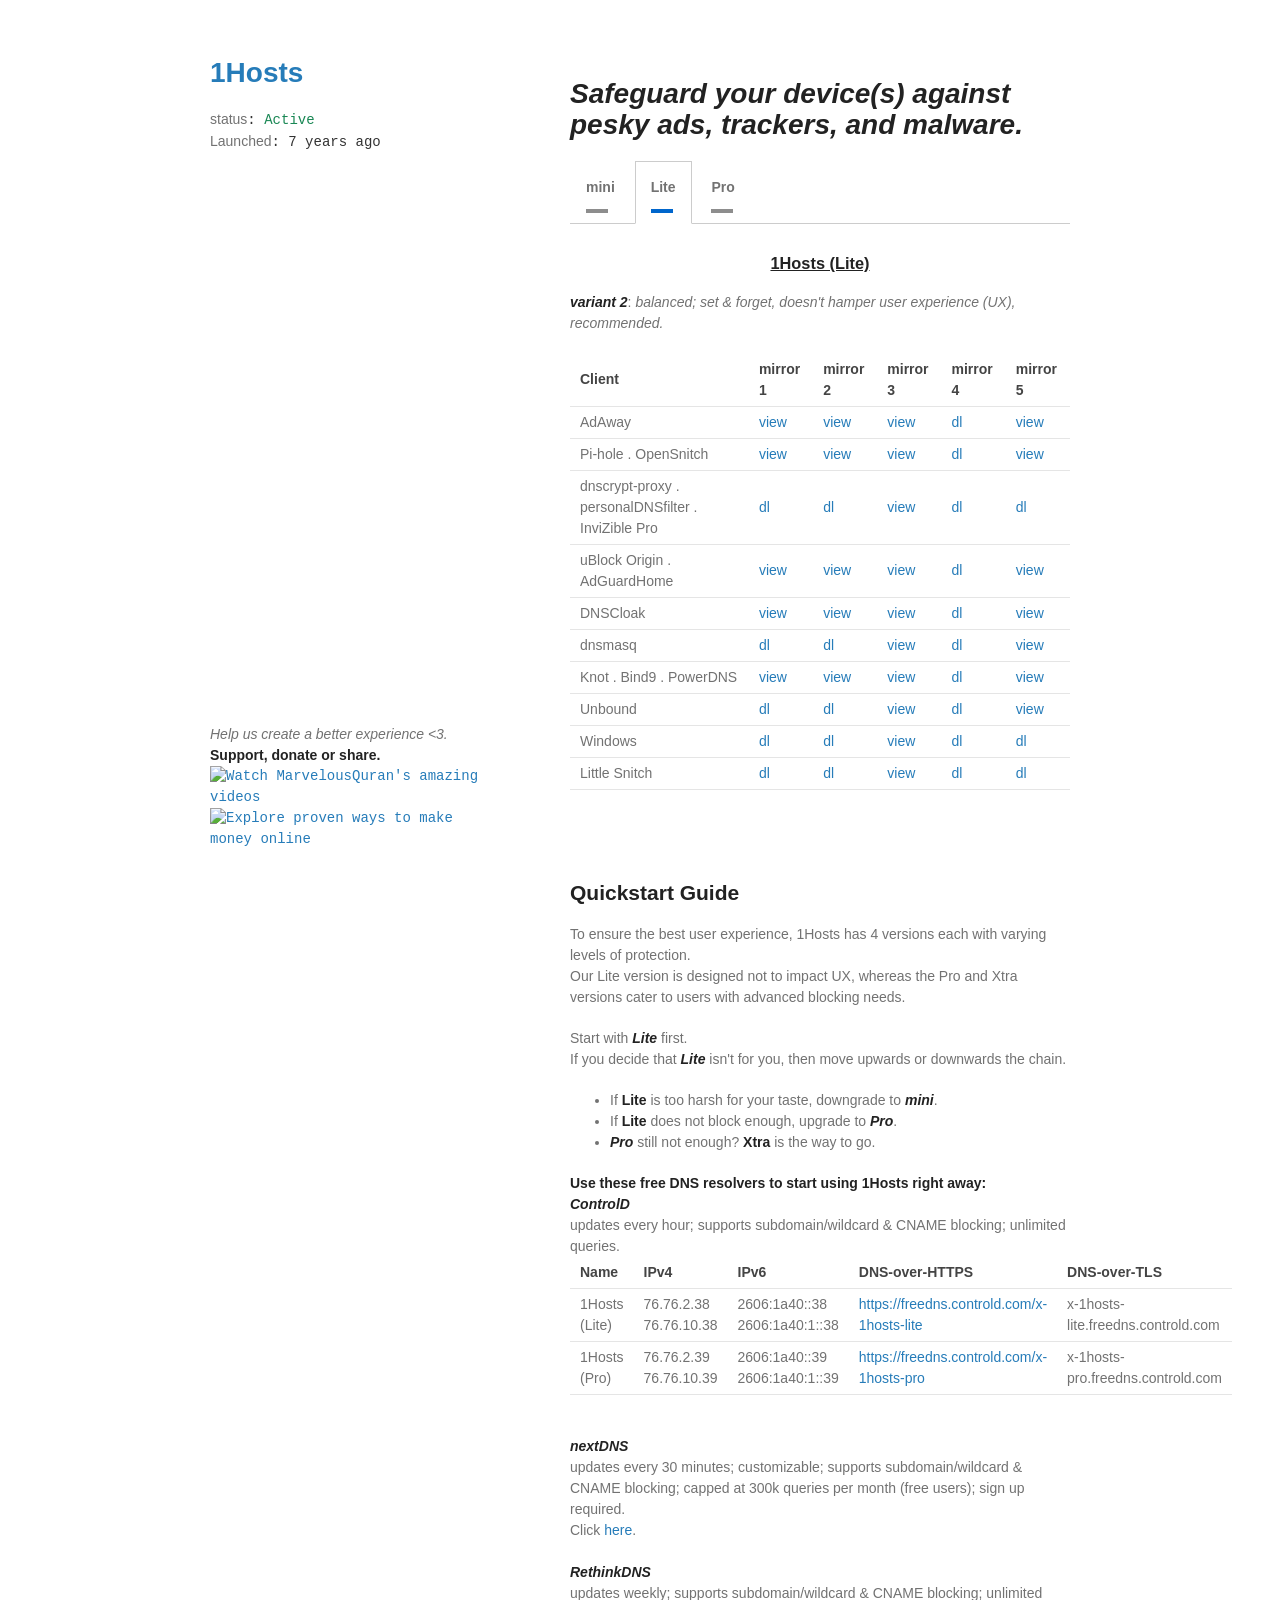
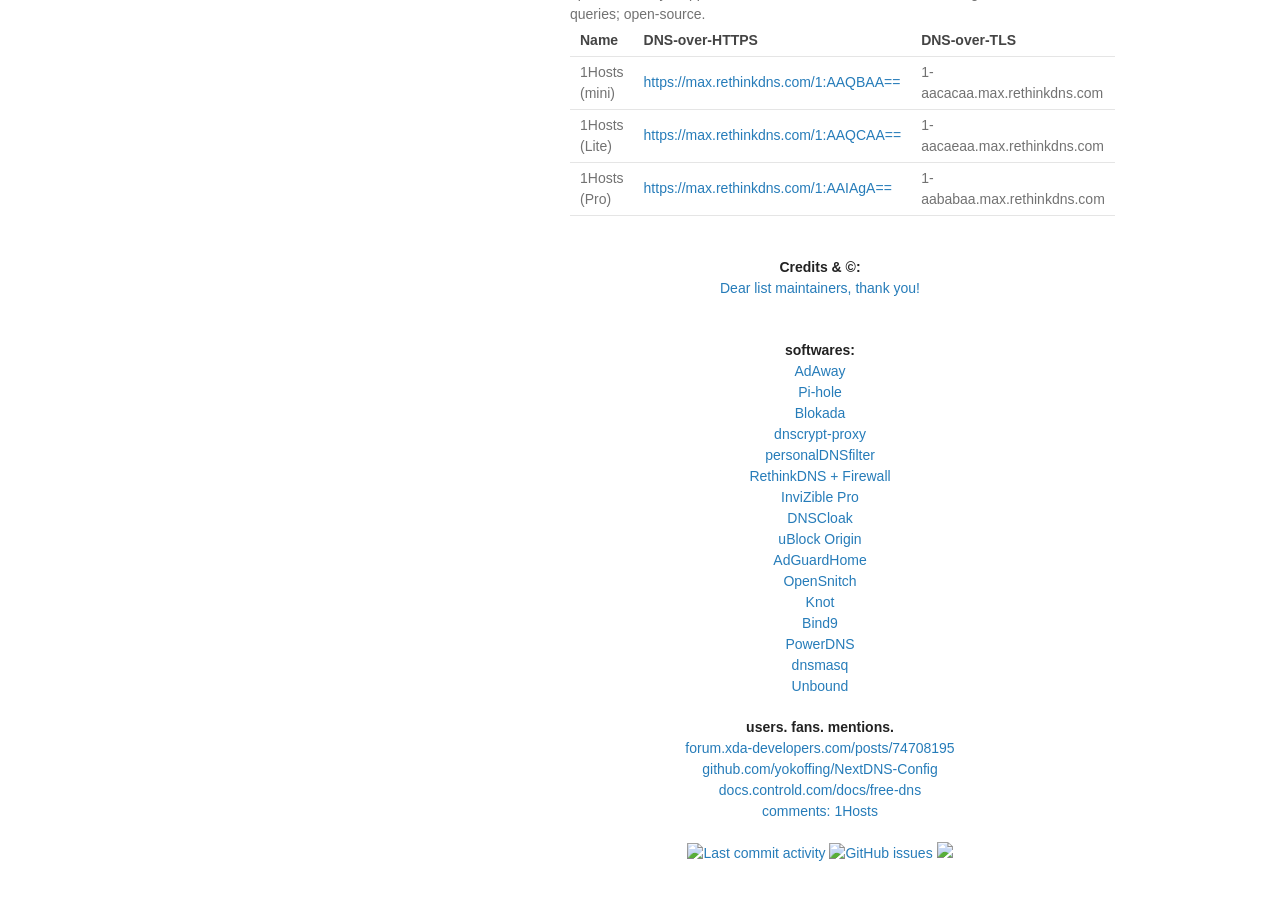
==== index.html @ d48718aa "Update index.html" ====
<!DOCTYPE html>
<html lang="en-US">
   <head>
      <meta charset="UTF-8">
      <meta http-equiv="X-UA-Compatible" content="IE=edge">
      <meta name="viewport" content="width=device-width, initial-scale=1">
      <title>1Hosts — World's most advanced DNS filter-/blocklists!</title>
      <link rel="stylesheet" href="./-data/static/style.css">
      <!--[if lt IE 9]>
      <script src="//cdnjs.cloudflare.com/ajax/libs/html5shiv/3.7.3/html5shiv.min.js"></script>
      <![endif]-->
   </head>
   <body>
      <div class="wrapper">
      <header>
         <h1><a href="https://github.com/badmojr/1Hosts/">1Hosts</a></h1>
         <p>
         <div>status<code>: <span id="doTest">Checking</span></code></div>
         <div>Launched<code>: 7 years ago</code></div>
         </p>
      </header>
      <section>
         <br>
         <h1 id="start"><strong><em>Safeguard your device(s) against pesky ads, trackers, and malware.</em></strong><br></h1>

         <div class="tabset">
            <input type="radio" name="tabset" id="tab1" aria-controls="mini">
            <label for="tab1">mini</label>
            <input type="radio" name="tabset" id="tab2" aria-controls="lite" checked>
            <label for="tab2">Lite</label>
            <input type="radio" name="tabset" id="tab3" aria-controls="pro">
            <label for="tab3">Pro</label>
            <div class="tab-panels">
               <section id="mini" class="tab-panel">
                  <h3 align="center"><id="mini"><strong><ins>1Hosts (mini)</ins></strong></h3>
                     <strong><i>variant 1</i></strong>: <i>lenient; unblocks a number of ads & trackers for in-app rewards, anti-AdBlock, etc.</i>
                  <p>
                  <table align="center">
                     </p>
                     <p>
                        <thead>
                     </p>
                     <p><tr></p>
                     <p><th>Client</th></p>
                     <p><th>mirror 1</th></p>
                     <p><th>mirror 2</th></p>
                     <p><th>mirror 3</th></p>
                     <p><th>mirror 4</th></p>
                     <p><th>mirror 5</th>
                     </tr>
                     </thead></p>
                     <p>
                        <tbody>
                     </p>
                     <p><tr></p>
                     <p><td>AdAway</td></p>
                     <p><td><a href="https://o0.pages.dev/mini/hosts.txt">view</a></td></p>
                     <p><td><a href="https://badmojr.github.io/1Hosts/mini/hosts.txt">view</a></td></p>
                     <p><td><a href="https://raw.githubusercontent.com/badmojr/1Hosts/master/mini/hosts.txt">view</a></td></p>
                     <p><td><a href="https://github.com/badmojr/1Hosts/releases/download/latest/1hosts-mini_hosts.txt">dl</a></td></p>
                     <p><td><a href="https://cdn.jsdelivr.net/gh/badmojr/1Hosts@master/mini/hosts.txt">view</a></td>
                     </tr></p>
                     <p><tr></p>
                     <p><td>Pi-hole . OpenSnitch</td></p>
                     <p><td><a href="https://o0.pages.dev/mini/domains.txt">view</a></td></p>
                     <p><td><a href="https://badmojr.github.io/1Hosts/mini/domains.txt">view</a></td></p>
                     <p><td><a href="https://raw.githubusercontent.com/badmojr/1Hosts/master/mini/domains.txt">view</a></td></p>
                     <p><td><a href="https://github.com/badmojr/1Hosts/releases/download/latest/1hosts-mini_domains.txt">dl</a></td></p>
                     <p><td><a href="https://cdn.jsdelivr.net/gh/badmojr/1Hosts@master/mini/domains.txt">view</a></td>
                     </tr></p>
                     <p><tr></p>
                     <p><td>dnscrypt-proxy . personalDNSfilter . InviZible Pro</td></p>
                     <p><td><a href="https://o0.pages.dev/mini/domains.wildcards">dl</a></td></p>
                     <p><td><a href="https://badmojr.github.io/1Hosts/mini/domains.wildcards">dl</a></td></p>
                     <p><td><a href="https://raw.githubusercontent.com/badmojr/1Hosts/master/mini/domains.wildcards">view</a></td></p>
                     <p><td><a href="https://github.com/badmojr/1Hosts/releases/download/latest/1hosts-mini_domains.wildcards">dl</a></td></p>
                     <p><td><a href="https://cdn.jsdelivr.net/gh/badmojr/1Hosts@master/mini/domains.wildcards">dl</a></td>
                     </tr></p>
                     <p><tr></p>
                     <p><td>uBlock Origin . AdGuardHome</td></p>
                     <p><td><a href="https://o0.pages.dev/mini/adblock.txt">view</a></td></p>
                     <p><td><a href="https://badmojr.github.io/1Hosts/mini/adblock.txt">view</a></td></p>
                     <p><td><a href="https://raw.githubusercontent.com/badmojr/1Hosts/master/mini/adblock.txt">view</a></td></p>
                     <p><td><a href="https://github.com/badmojr/1Hosts/releases/download/latest/1hosts-mini_adblock.txt">dl</a></td></p>
                     <p><td><a href="https://cdn.jsdelivr.net/gh/badmojr/1Hosts@master/mini/adblock.txt">view</a></td>
                     </tr></p>
                     <p><tr></p>
                     <p><td>DNSCloak</td></p>
                     <p><td><a href="https://o0.pages.dev/mini/wildcards.txt">view</a></td></p>
                     <p><td><a href="https://badmojr.github.io/1Hosts/mini/wildcards.txt">view</a></td></p>
                     <p><td><a href="https://raw.githubusercontent.com/badmojr/1Hosts/master/mini/wildcards.txt">view</a></td></p>
                     <p><td><a href="https://github.com/badmojr/1Hosts/releases/download/latest/1hosts-mini_wildcards.txt">dl</a></td></p>
                     <p><td><a href="https://cdn.jsdelivr.net/gh/badmojr/1Hosts@master/mini/wildcards.txt">view</a></td>
                     </tr></p>
                     <p><tr></p>
                     <p><td>dnsmasq</td></p>
                     <p><td><a href="https://o0.pages.dev/mini/dnsmasq.conf">dl</a></td></p>
                     <p><td><a href="https://badmojr.github.io/1Hosts/mini/dnsmasq.conf">dl</a></td></p>
                     <p><td><a href="https://raw.githubusercontent.com/badmojr/1Hosts/master/mini/dnsmasq.conf">view</a></td></p>
                     <p><td><a href="https://github.com/badmojr/1Hosts/releases/download/latest/1hosts-mini_dnsmasq.conf">dl</a></td></p>
                     <p><td><a href="https://cdn.jsdelivr.net/gh/badmojr/1Hosts@master/mini/dnsmasq.conf">view</a></td>
                     </tr></p>
                     <p><tr></p>
                     <p><td>Knot . Bind9 . PowerDNS</td></p>
                     <p><td><a href="https://o0.pages.dev/mini/rpz.txt">view</a></td></p>
                     <p><td><a href="https://badmojr.github.io/1Hosts/mini/rpz.txt">view</a></td></p>
                     <p><td><a href="https://raw.githubusercontent.com/badmojr/1Hosts/master/mini/rpz.txt">view</a></td></p>
                     <p><td><a href="https://github.com/badmojr/1Hosts/releases/download/latest/1hosts-mini_rpz.txt">dl</a></td></p>
                     <p><td><a href="https://cdn.jsdelivr.net/gh/badmojr/1Hosts@master/mini/rpz.txt">view</a></td>
                     </tr></p>
                     <p><tr></p>
                     <p><td>Unbound</td></p>
                     <p><td><a href="https://o0.pages.dev/mini/unbound.conf">dl</a></td></p>
                     <p><td><a href="https://badmojr.github.io/1Hosts/mini/unbound.conf">dl</a></td></p>
                     <p><td><a href="https://raw.githubusercontent.com/badmojr/1Hosts/master/mini/unbound.conf">view</a></td></p>
                     <p><td><a href="https://github.com/badmojr/1Hosts/releases/download/latest/1hosts-mini_unbound.conf">dl</a></td></p>
                     <p><td><a href="https://cdn.jsdelivr.net/gh/badmojr/1Hosts@master/mini/unbound.conf">view</a></td>
                     </tr></p>
                     <p><tr></p>
                     <p><td>Windows</td></p>
                     <p><td><a href="https://o0.pages.dev/mini/hosts.win">dl</a></td></p>
                     <p><td><a href="https://badmojr.github.io/1Hosts/mini/hosts.win">dl</a></td></p>
                     <p><td><a href="https://raw.githubusercontent.com/badmojr/1Hosts/master/mini/hosts.win">view</a></td></p>
                     <p><td><a href="https://github.com/badmojr/1Hosts/releases/download/latest/1hosts-mini_hosts.win">dl</a></td></p>
                     <p><td><a href="https://cdn.jsdelivr.net/gh/badmojr/1Hosts@master/mini/hosts.win">dl</a></td>
                     </tr></p>
                     <p><tr></p>
                     <p><td>Little Snitch</td></p>
                     <p><td><a href="https://o0.pages.dev/mini/snitch.rules">dl</a></td></p>
                     <p><td><a href="https://badmojr.github.io/1Hosts/mini/snitch.rules">dl</a></td></p>
                     <p><td><a href="https://raw.githubusercontent.com/badmojr/1Hosts/master/mini/snitch.rules">view</a></td></p>
                     <p><td><a href="https://github.com/badmojr/1Hosts/releases/download/latest/1hosts-mini_snitch.rules">dl</a></td></p>
                     <p><td><a href="https://cdn.jsdelivr.net/gh/badmojr/1Hosts@master/mini/snitch.rules">dl</a></td>
                     </tr>
                     </tbody>
                  </table>
                  <br></p>   
               </section>
               <section id="lite" class="tab-panel">
                  <h3 align="center"><id="Lite"><strong><ins>1Hosts (Lite)</ins></strong></h3>
                     <strong><i>variant 2</i></strong>: <i>balanced; set & forget, doesn't hamper user experience (UX), recommended.</i>
                  <p>
                  <table align="center">
                     </p>
                     <p>
                        <thead>
                     </p>
                     <p><tr></p>
                     <p><th>Client</th></p>
                     <p><th>mirror 1</th></p>
                     <p><th>mirror 2</th></p>
                     <p><th>mirror 3</th></p>
                     <p><th>mirror 4</th></p>
                     <p><th>mirror 5</th>
                     </tr>
                     </thead></p>
                     <p>
                        <tbody>
                     </p>
                     <p><tr></p>
                     <p><td>AdAway</td></p>
                     <p><td><a href="https://o0.pages.dev/Lite/hosts.txt">view</a></td></p>
                     <p><td><a href="https://badmojr.github.io/1Hosts/Lite/hosts.txt">view</a></td></p>
                     <p><td><a href="https://raw.githubusercontent.com/badmojr/1Hosts/master/Lite/hosts.txt">view</a></td></p>
                     <p><td><a href="https://github.com/badmojr/1Hosts/releases/download/latest/1hosts-Lite_hosts.txt">dl</a></td></p>
                     <p><td><a href="https://cdn.jsdelivr.net/gh/badmojr/1Hosts@master/Lite/hosts.txt">view</a></td>
                     </tr></p>
                     <p><tr></p>
                     <p><td>Pi-hole . OpenSnitch</td></p>
                     <p><td><a href="https://o0.pages.dev/Lite/domains.txt">view</a></td></p>
                     <p><td><a href="https://badmojr.github.io/1Hosts/Lite/domains.txt">view</a></td></p>
                     <p><td><a href="https://raw.githubusercontent.com/badmojr/1Hosts/master/Lite/domains.txt">view</a></td></p>
                     <p><td><a href="https://github.com/badmojr/1Hosts/releases/download/latest/1hosts-Lite_domains.txt">dl</a></td></p>
                     <p><td><a href="https://cdn.jsdelivr.net/gh/badmojr/1Hosts@master/Lite/domains.txt">view</a></td>
                     </tr></p>
                     <p><tr></p>
                     <p><td>dnscrypt-proxy . personalDNSfilter . InviZible Pro</td></p>
                     <p><td><a href="https://o0.pages.dev/Lite/domains.wildcards">dl</a></td></p>
                     <p><td><a href="https://badmojr.github.io/1Hosts/Lite/domains.wildcards">dl</a></td></p>
                     <p><td><a href="https://raw.githubusercontent.com/badmojr/1Hosts/master/Lite/domains.wildcards">view</a></td></p>
                     <p><td><a href="https://github.com/badmojr/1Hosts/releases/download/latest/1hosts-Lite_domains.wildcards">dl</a></td></p>
                     <p><td><a href="https://cdn.jsdelivr.net/gh/badmojr/1Hosts@master/Lite/domains.wildcards">dl</a></td>
                     </tr></p>
                     <p><tr></p>
                     <p><td>uBlock Origin . AdGuardHome</td></p>
                     <p><td><a href="https://o0.pages.dev/Lite/adblock.txt">view</a></td></p>
                     <p><td><a href="https://badmojr.github.io/1Hosts/Lite/adblock.txt">view</a></td></p>
                     <p><td><a href="https://raw.githubusercontent.com/badmojr/1Hosts/master/Lite/adblock.txt">view</a></td></p>
                     <p><td><a href="https://github.com/badmojr/1Hosts/releases/download/latest/1hosts-Lite_adblock.txt">dl</a></td></p>
                     <p><td><a href="https://cdn.jsdelivr.net/gh/badmojr/1Hosts@master/Lite/adblock.txt">view</a></td>
                     </tr></p>
                     <p><tr></p>
                     <p><td>DNSCloak</td></p>
                     <p><td><a href="https://o0.pages.dev/Lite/wildcards.txt">view</a></td></p>
                     <p><td><a href="https://badmojr.github.io/1Hosts/Lite/wildcards.txt">view</a></td></p>
                     <p><td><a href="https://raw.githubusercontent.com/badmojr/1Hosts/master/Lite/wildcards.txt">view</a></td></p>
                     <p><td><a href="https://github.com/badmojr/1Hosts/releases/download/latest/1hosts-Lite_wildcards.txt">dl</a></td></p>
                     <p><td><a href="https://cdn.jsdelivr.net/gh/badmojr/1Hosts@master/Lite/wildcards.txt">view</a></td>
                     </tr></p>
                     <p><tr></p>
                     <p><td>dnsmasq</td></p>
                     <p><td><a href="https://o0.pages.dev/Lite/dnsmasq.conf">dl</a></td></p>
                     <p><td><a href="https://badmojr.github.io/1Hosts/Lite/dnsmasq.conf">dl</a></td></p>
                     <p><td><a href="https://raw.githubusercontent.com/badmojr/1Hosts/master/Lite/dnsmasq.conf">view</a></td></p>
                     <p><td><a href="https://github.com/badmojr/1Hosts/releases/download/latest/1hosts-Lite_dnsmasq.conf">dl</a></td></p>
                     <p><td><a href="https://cdn.jsdelivr.net/gh/badmojr/1Hosts@master/Lite/dnsmasq.conf">view</a></td>
                     </tr></p>
                     <p><tr></p>
                     <p><td>Knot . Bind9 . PowerDNS</td></p>
                     <p><td><a href="https://o0.pages.dev/Lite/rpz.txt">view</a></td></p>
                     <p><td><a href="https://badmojr.github.io/1Hosts/Lite/rpz.txt">view</a></td></p>
                     <p><td><a href="https://raw.githubusercontent.com/badmojr/1Hosts/master/Lite/rpz.txt">view</a></td></p>
                     <p><td><a href="https://github.com/badmojr/1Hosts/releases/download/latest/1hosts-Lite_rpz.txt">dl</a></td></p>
                     <p><td><a href="https://cdn.jsdelivr.net/gh/badmojr/1Hosts@master/Lite/rpz.txt">view</a></td>
                     </tr></p>
                     <p><tr></p>
                     <p><td>Unbound</td></p>
                     <p><td><a href="https://o0.pages.dev/Lite/unbound.conf">dl</a></td></p>
                     <p><td><a href="https://badmojr.github.io/1Hosts/Lite/unbound.conf">dl</a></td></p>
                     <p><td><a href="https://raw.githubusercontent.com/badmojr/1Hosts/master/Lite/unbound.conf">view</a></td></p>
                     <p><td><a href="https://github.com/badmojr/1Hosts/releases/download/latest/1hosts-Lite_unbound.conf">dl</a></td></p>
                     <p><td><a href="https://cdn.jsdelivr.net/gh/badmojr/1Hosts@master/Lite/unbound.conf">view</a></td>
                     </tr></p>
                     <p><tr></p>
                     <p><td>Windows</td></p>
                     <p><td><a href="https://o0.pages.dev/Lite/hosts.win">dl</a></td></p>
                     <p><td><a href="https://badmojr.github.io/1Hosts/Lite/hosts.win">dl</a></td></p>
                     <p><td><a href="https://raw.githubusercontent.com/badmojr/1Hosts/master/Lite/hosts.win">view</a></td></p>
                     <p><td><a href="https://github.com/badmojr/1Hosts/releases/download/latest/1hosts-Lite_hosts.win">dl</a></td></p>
                     <p><td><a href="https://cdn.jsdelivr.net/gh/badmojr/1Hosts@master/Lite/hosts.win">dl</a></td>
                     </tr></p>
                     <p><tr></p>
                     <p><td>Little Snitch</td></p>
                     <p><td><a href="https://o0.pages.dev/Lite/snitch.rules">dl</a></td></p>
                     <p><td><a href="https://badmojr.github.io/1Hosts/Lite/snitch.rules">dl</a></td></p>
                     <p><td><a href="https://raw.githubusercontent.com/badmojr/1Hosts/master/Lite/snitch.rules">view</a></td></p>
                     <p><td><a href="https://github.com/badmojr/1Hosts/releases/download/latest/1hosts-Lite_snitch.rules">dl</a></td></p>
                     <p><td><a href="https://cdn.jsdelivr.net/gh/badmojr/1Hosts@master/Lite/snitch.rules">dl</a></td>
                     </tr>
                     </tbody>
                  </table>
                  <br></p>
               </section>
               <section id="pro" class="tab-panel">
                  <h3 align="center"><id="Pro"><strong><ins>1Hosts (Pro)</ins></strong></h3>
                     <strong><i>variant 3</i></strong>:  <i>strict; has some minimal breakages, prioritizes privacy & safety (adblocking) over UX e.g blocks <code>graph.facebook.com</code>.</i>
                  <p>
                  <table align="center">
                     </p>
                     <p>
                        <thead>
                     </p>
                     <p><tr></p>
                     <p><th>Client</th></p>
                     <p><th>mirror 1</th></p>
                     <p><th>mirror 2</th></p>
                     <p><th>mirror 3</th></p>
                     <p><th>mirror 4</th></p>
                     <p><th>mirror 5</th>
                     </tr>
                     </thead></p>
                     <p>
                        <tbody>
                     </p>
                     <p><tr></p>
                     <p><td>AdAway</td></p>
                     <p><td><a href="https://o0.pages.dev/Pro/hosts.txt">view</a></td></p>
                     <p><td><a href="https://badmojr.github.io/1Hosts/Pro/hosts.txt">view</a></td></p>
                     <p><td><a href="https://raw.githubusercontent.com/badmojr/1Hosts/master/Pro/hosts.txt">view</a></td></p>
                     <p><td><a href="https://github.com/badmojr/1Hosts/releases/download/latest/1hosts-Pro_hosts.txt">dl</a></td></p>
                     <p><td><a href="https://cdn.jsdelivr.net/gh/badmojr/1Hosts@master/Pro/hosts.txt">view</a></td>
                     </tr></p>
                     <p><tr></p>
                     <p><td>Pi-hole . OpenSnitch</td></p>
                     <p><td><a href="https://o0.pages.dev/Pro/domains.txt">view</a></td></p>
                     <p><td><a href="https://badmojr.github.io/1Hosts/Pro/domains.txt">view</a></td></p>
                     <p><td><a href="https://raw.githubusercontent.com/badmojr/1Hosts/master/Pro/domains.txt">view</a></td></p>
                     <p><td><a href="https://github.com/badmojr/1Hosts/releases/download/latest/1hosts-Pro_domains.txt">dl</a></td></p>
                     <p><td><a href="https://cdn.jsdelivr.net/gh/badmojr/1Hosts@master/Pro/domains.txt">view</a></td>
                     </tr></p>
                     <p><tr></p>
                     <p><td>dnscrypt-proxy . personalDNSfilter . InviZible Pro</td></p>
                     <p><td><a href="https://o0.pages.dev/Pro/domains.wildcards">dl</a></td></p>
                     <p><td><a href="https://badmojr.github.io/1Hosts/Pro/domains.wildcards">dl</a></td></p>
                     <p><td><a href="https://raw.githubusercontent.com/badmojr/1Hosts/master/Pro/domains.wildcards">view</a></td></p>
                     <p><td><a href="https://github.com/badmojr/1Hosts/releases/download/latest/1hosts-Pro_domains.wildcards">dl</a></td></p>
                     <p><td><a href="https://cdn.jsdelivr.net/gh/badmojr/1Hosts@master/Pro/domains.wildcards">dl</a></td>
                     </tr></p>
                     <p><tr></p>
                     <p><td>uBlock Origin . AdGuardHome</td></p>
                     <p><td><a href="https://o0.pages.dev/Pro/adblock.txt">view</a></td></p>
                     <p><td><a href="https://badmojr.github.io/1Hosts/Pro/adblock.txt">view</a></td></p>
                     <p><td><a href="https://raw.githubusercontent.com/badmojr/1Hosts/master/Pro/adblock.txt">view</a></td></p>
                     <p><td><a href="https://github.com/badmojr/1Hosts/releases/download/latest/1hosts-Pro_adblock.txt">dl</a></td></p>
                     <p><td><a href="https://cdn.jsdelivr.net/gh/badmojr/1Hosts@master/Pro/adblock.txt">view</a></td>
                     </tr></p>
                     <p><tr></p>
                     <p><td>DNSCloak</td></p>
                     <p><td><a href="https://o0.pages.dev/Pro/wildcards.txt">view</a></td></p>
                     <p><td><a href="https://badmojr.github.io/1Hosts/Pro/wildcards.txt">view</a></td></p>
                     <p><td><a href="https://raw.githubusercontent.com/badmojr/1Hosts/master/Pro/wildcards.txt">view</a></td></p>
                     <p><td><a href="https://github.com/badmojr/1Hosts/releases/download/latest/1hosts-Pro_wildcards.txt">dl</a></td></p>
                     <p><td><a href="https://cdn.jsdelivr.net/gh/badmojr/1Hosts@master/Pro/wildcards.txt">view</a></td>
                     </tr></p>
                     <p><tr></p>
                     <p><td>dnsmasq</td></p>
                     <p><td><a href="https://o0.pages.dev/Pro/dnsmasq.conf">dl</a></td></p>
                     <p><td><a href="https://badmojr.github.io/1Hosts/Pro/dnsmasq.conf">dl</a></td></p>
                     <p><td><a href="https://raw.githubusercontent.com/badmojr/1Hosts/master/Pro/dnsmasq.conf">view</a></td></p>
                     <p><td><a href="https://github.com/badmojr/1Hosts/releases/download/latest/1hosts-Pro_dnsmasq.conf">dl</a></td></p>
                     <p><td><a href="https://cdn.jsdelivr.net/gh/badmojr/1Hosts@master/Pro/dnsmasq.conf">view</a></td>
                     </tr></p>
                     <p><tr></p>
                     <p><td>Knot . Bind9 . PowerDNS</td></p>
                     <p><td><a href="https://o0.pages.dev/Pro/rpz.txt">view</a></td></p>
                     <p><td><a href="https://badmojr.github.io/1Hosts/Pro/rpz.txt">view</a></td></p>
                     <p><td><a href="https://raw.githubusercontent.com/badmojr/1Hosts/master/Pro/rpz.txt">view</a></td></p>
                     <p><td><a href="https://github.com/badmojr/1Hosts/releases/download/latest/1hosts-Pro_rpz.txt">dl</a></td></p>
                     <p><td><a href="https://cdn.jsdelivr.net/gh/badmojr/1Hosts@master/Pro/rpz.txt">view</a></td>
                     </tr></p>
                     <p><tr></p>
                     <p><td>Unbound</td></p>
                     <p><td><a href="https://o0.pages.dev/Pro/unbound.conf">dl</a></td></p>
                     <p><td><a href="https://badmojr.github.io/1Hosts/Pro/unbound.conf">dl</a></td></p>
                     <p><td><a href="https://raw.githubusercontent.com/badmojr/1Hosts/master/Pro/unbound.conf">view</a></td></p>
                     <p><td><a href="https://github.com/badmojr/1Hosts/releases/download/latest/1hosts-Pro_unbound.conf">dl</a></td></p>
                     <p><td><a href="https://cdn.jsdelivr.net/gh/badmojr/1Hosts@master/Pro/unbound.conf">view</a></td>
                     </tr></p>
                     <p><tr></p>
                     <p><td>Windows</td></p>
                     <p><td><a href="https://o0.pages.dev/Pro/hosts.win">dl</a></td></p>
                     <p><td><a href="https://badmojr.github.io/1Hosts/Pro/hosts.win">dl</a></td></p>
                     <p><td><a href="https://raw.githubusercontent.com/badmojr/1Hosts/master/Pro/hosts.win">view</a></td></p>
                     <p><td><a href="https://github.com/badmojr/1Hosts/releases/download/latest/1hosts-Pro_hosts.win">dl</a></td></p>
                     <p><td><a href="https://cdn.jsdelivr.net/gh/badmojr/1Hosts@master/Pro/hosts.win">dl</a></td>
                     </tr></p>
                     <p><tr></p>
                     <p><td>Little Snitch</td></p>
                     <p><td><a href="https://o0.pages.dev/Pro/snitch.rules">dl</a></td></p>
                     <p><td><a href="https://badmojr.github.io/1Hosts/Pro/snitch.rules">dl</a></td></p>
                     <p><td><a href="https://raw.githubusercontent.com/badmojr/1Hosts/master/Pro/snitch.rules">view</a></td></p>
                     <p><td><a href="https://github.com/badmojr/1Hosts/releases/download/latest/1hosts-Pro_snitch.rules">dl</a></td></p>
                     <p><td><a href="https://cdn.jsdelivr.net/gh/badmojr/1Hosts@master/Pro/snitch.rules">dl</a></td>
                     </tr>
                     </tbody>
                  </table>
                  <br></p>
               </section>
            </div>
            <h2 id="quickstart"><strong>Quickstart Guide</strong></h2>
            <p>
               To ensure the best user experience, 1Hosts has 4 versions each with varying levels of protection.<br>
               Our Lite version is designed not to impact UX, whereas the Pro and Xtra versions cater to users with advanced blocking needs.
            </p>

            <p>Start with <strong><em>Lite</em></strong> first.<br>
               If you decide that <strong><em>Lite</em></strong> isn't for you, then move upwards or downwards the chain.<br>
            </p>
            <ul>
               <li>If <strong>Lite</strong> is too harsh for your taste, downgrade to <strong><em>mini</em></strong>.<br></li>
               <li>If <strong>Lite</strong> does not block enough, upgrade to <strong><em>Pro</em></strong>.<br></li>
               <li><strong><em>Pro</em></strong> still not enough? <strong>Xtra</strong> is the way to go.<br></li>
            </ul>
            <strong>Use these free DNS resolvers to start using 1Hosts right away:</strong><br>
            <a href="https://controld.com/"><strong><em>ControlD</em></strong></a><br>
            updates every hour; supports subdomain/wildcard & CNAME blocking; unlimited queries.<br>
            <table>
               <thead>
                  <tr>
                     <th>Name</th>
                     <th>IPv4</th>
                     <th>IPv6</th>
                     <th>DNS-over-HTTPS</th>
                     <th>DNS-over-TLS</th>
                  </tr>
               </thead>
               <tbody>
                  <tr>
                     <td>1Hosts (Lite)</td>
                     <td>76.76.2.38 76.76.10.38</td>
                     <td>2606:1a40::38 2606:1a40:1::38</td>
                     <td><a href="https://freedns.controld.com/x-1hosts-lite">https://freedns.controld.com/x-1hosts-lite</a></td>
                     <td>x-1hosts-lite.freedns.controld.com</td>
                  </tr>
                  <tr>
                     <td>1Hosts (Pro)</td>
                     <td>76.76.2.39 76.76.10.39</td>
                     <td>2606:1a40::39 2606:1a40:1::39</td>
                     <td><a href="https://freedns.controld.com/x-1hosts-pro">https://freedns.controld.com/x-1hosts-pro</a></td>
                     <td>x-1hosts-pro.freedns.controld.com</td>
                  </tr>
               </tbody>
            </table>
            <br>
            <strong><em>nextDNS</em></strong><br>
            updates every 30 minutes; customizable; supports subdomain/wildcard & CNAME blocking; capped at 300k queries per month (free users); sign up required.<br>
            Click <a href="https://nextdns.io/?from=jdduxcbq">here</a>.
            <br><br>
            <a href="https://rethinkdns.com"><strong><em>RethinkDNS</em></strong></a><br>
            updates weekly; supports subdomain/wildcard & CNAME blocking; unlimited queries; open-source.<br>
            <table>
               <thead>
                  <tr>
                     <th>Name</th>
                     <th>DNS-over-HTTPS</th>
                     <th>DNS-over-TLS</th>
                  </tr>
               </thead>
               <tbody>
                  <tr>
                     <td>1Hosts (mini)</td>
                     <td><a href="https://max.rethinkdns.com/1:AAQBAA==">https://max.rethinkdns.com/1:AAQBAA==</a></td>
                     <td>1-aacacaa.max.rethinkdns.com</td>
                  </tr>
                  <tr>
                     <td>1Hosts (Lite)</td>
                     <td><a href="https://max.rethinkdns.com/1:AAQCAA==">https://max.rethinkdns.com/1:AAQCAA==</a></td>
                     <td>1-aacaeaa.max.rethinkdns.com</td>
                  </tr>
                  <tr>
                     <td>1Hosts (Pro)</td>
                     <td><a href="https://max.rethinkdns.com/1:AAIAgA==">https://max.rethinkdns.com/1:AAIAgA==</a></td>
                     <td>1-aababaa.max.rethinkdns.com</td>
                  </tr>
               </tbody>
            </table>
            <br>
            <p align="center"><strong>Credits & ©:</strong> <br>
               <a href="./-data/lists/assets.txt">Dear list maintainers, thank you!</a> <br>
            </p>
            <br>
            <p align="center"><strong>softwares:</strong> <br>
               <a href="https://adaway.org/">AdAway</a> <br>
               <a href="https://pi-hole.net/">Pi-hole</a> <br>
               <a href="https://blokada.org/">Blokada</a> <br>
               <a href="https://www.dnscrypt.org/">dnscrypt-proxy</a> <br>
               <a href="https://www.zenz-solutions.de/personaldnsfilter-wp/">personalDNSfilter</a> <br>
               <a href="https://rethinkfirewall.com/">RethinkDNS + Firewall</a> <br>
               <a href="https://invizible.net/en/">InviZible Pro</a> <br>
               <a href="https://apps.apple.com/us/app/dnscloak-secure-dns-client/id1452162351">DNSCloak</a> <br>
               <a href="https://github.com/gorhill/uBlock#installation">uBlock Origin</a> <br>
               <a href="https://adguard.com/en/adguard-home/overview.html?aid=31921">AdGuardHome</a> <br>
               <a href="https://github.com/evilsocket/opensnitch/wiki">OpenSnitch</a> <br>
               <a href="https://knot-resolver.cz/">Knot</a> <br>
               <a href="https://www.isc.org/bind/">Bind9</a> <br>
               <a href="https://www.powerdns.com/recursor.html">PowerDNS</a> <br>
               <a href="http://www.thekelleys.org.uk/dnsmasq/doc.html">dnsmasq</a> <br>
               <a href="https://nlnetlabs.nl/projects/unbound/about/">Unbound</a> <br>
            </p>
            <p align="center"><strong>users. fans. mentions.</strong> <br>
               <a href="https://forum.xda-developers.com/posts/74708195">forum.xda-developers.com/posts/74708195</a> <br>
               <a href="https://github.com/yokoffing/NextDNS-Config">github.com/yokoffing/NextDNS-Config</a> <br>
               <a href="https://docs.controld.com/docs/free-dns">docs.controld.com/docs/free-dns</a> <br>
               <a href="https://socialgrep.com/search?query=1hosts">comments: 1Hosts</a> <br>
            </p>
            <div align="center">
                <a href="#"><img src="https://badgen.net/github/last-commit/badmojr/1Hosts?label=Updated&cache=0&color=purple&icon=github" alt="Last commit activity"></a>
               <a href="https://github.com/badmojr/1Hosts/issues"><img src="https://img.shields.io/github/issues/badmojr/1Hosts??label=Issues&color=red&logo=github&style=plastic" alt="GitHub issues"></a>
               <a href="#"><img src="https://hits.seeyoufarm.com/api/count/incr/badge.svg?url=https%3A%2F%2Fgithub.com%2Fbadmojr%2F1Hosts_dh7DGs&count_bg=%234572CD&title_bg=%23555555&icon=&icon_color=%23E7E7E7&title=views%3A+%28today%2FTotal%29&edge_flat=false"/></a>
            </div>
      </section>

      <footer>
         <div>
         <i>Help us create a better experience <3.</i><br>
         <strong>Support, donate or share.</strong><br>
         <code>
           <a href="https://youtube.com/@MarvelousQuran"><img src="./-data/static/img/mq.jpg" title="Watch MarvelousQuran's amazing videos">
           <a href="https://jointherealworld.com"><img src="./-data/static/img/trw.png" title="Explore proven ways to make money online">    
           </code>
         </div>
      </footer>
      </div>
      <script src="./-data/static/scale.fix.js"></script>
      <script src="./-data/static/check.js"></script>
      <script src="./-data/static/jquery.js"></script>
      <script src="./-data/static/moment.js"></script>   
      <script src="./-data/static/livestamp.js"></script>
   </body>
</html>
---- -data/static/style.css ----
@font-face{font-family:'Noto Sans';font-weight:400;font-style:normal;src:url("../fonts/Noto-Sans-regular/Noto-Sans-regular.eot");src:url("../fonts/Noto-Sans-regular/Noto-Sans-regular.eot?#iefix") format("embedded-opentype"),local("Noto Sans"),local("Noto-Sans-regular"),url("../fonts/Noto-Sans-regular/Noto-Sans-regular.woff2") format("woff2"),url("../fonts/Noto-Sans-regular/Noto-Sans-regular.woff") format("woff"),url("../fonts/Noto-Sans-regular/Noto-Sans-regular.ttf") format("truetype"),url("../fonts/Noto-Sans-regular/Noto-Sans-regular.svg#NotoSans") format("svg")}@font-face{font-family:'Noto Sans';font-weight:700;font-style:normal;src:url("../fonts/Noto-Sans-700/Noto-Sans-700.eot");src:url("../fonts/Noto-Sans-700/Noto-Sans-700.eot?#iefix") format("embedded-opentype"),local("Noto Sans Bold"),local("Noto-Sans-700"),url("../fonts/Noto-Sans-700/Noto-Sans-700.woff2") format("woff2"),url("../fonts/Noto-Sans-700/Noto-Sans-700.woff") format("woff"),url("../fonts/Noto-Sans-700/Noto-Sans-700.ttf") format("truetype"),url("../fonts/Noto-Sans-700/Noto-Sans-700.svg#NotoSans") format("svg")}@font-face{font-family:'Noto Sans';font-weight:400;font-style:italic;src:url("../fonts/Noto-Sans-italic/Noto-Sans-italic.eot");src:url("../fonts/Noto-Sans-italic/Noto-Sans-italic.eot?#iefix") format("embedded-opentype"),local("Noto Sans Italic"),local("Noto-Sans-italic"),url("../fonts/Noto-Sans-italic/Noto-Sans-italic.woff2") format("woff2"),url("../fonts/Noto-Sans-italic/Noto-Sans-italic.woff") format("woff"),url("../fonts/Noto-Sans-italic/Noto-Sans-italic.ttf") format("truetype"),url("../fonts/Noto-Sans-italic/Noto-Sans-italic.svg#NotoSans") format("svg")}@font-face{font-family:'Noto Sans';font-weight:700;font-style:italic;src:url("../fonts/Noto-Sans-700italic/Noto-Sans-700italic.eot");src:url("../fonts/Noto-Sans-700italic/Noto-Sans-700italic.eot?#iefix") format("embedded-opentype"),local("Noto Sans Bold Italic"),local("Noto-Sans-700italic"),url("../fonts/Noto-Sans-700italic/Noto-Sans-700italic.woff2") format("woff2"),url("../fonts/Noto-Sans-700italic/Noto-Sans-700italic.woff") format("woff"),url("../fonts/Noto-Sans-700italic/Noto-Sans-700italic.ttf") format("truetype"),url("../fonts/Noto-Sans-700italic/Noto-Sans-700italic.svg#NotoSans") format("svg")}.highlight table td{padding:5px}.highlight table pre{margin:0}.highlight .cm{color:#999988;font-style:italic}.highlight .cp{color:#999999;font-weight:bold}.highlight .c1{color:#999988;font-style:italic}.highlight .cs{color:#999999;font-weight:bold;font-style:italic}.highlight .c,.highlight .cd{color:#999988;font-style:italic}.highlight .err{color:#a61717;background-color:#e3d2d2}.highlight .gd{color:#000000;background-color:#ffdddd}.highlight .ge{color:#000000;font-style:italic}.highlight .gr{color:#aa0000}.highlight .gh{color:#999999}.highlight .gi{color:#000000;background-color:#ddffdd}.highlight .go{color:#888888}.highlight .gp{color:#555555}.highlight .gs{font-weight:bold}.highlight .gu{color:#aaaaaa}.highlight .gt{color:#aa0000}.highlight .kc{color:#000000;font-weight:bold}.highlight .kd{color:#000000;font-weight:bold}.highlight .kn{color:#000000;font-weight:bold}.highlight .kp{color:#000000;font-weight:bold}.highlight .kr{color:#000000;font-weight:bold}.highlight .kt{color:#445588;font-weight:bold}.highlight .k,.highlight .kv{color:#000000;font-weight:bold}.highlight .mf{color:#009999}.highlight .mh{color:#009999}.highlight .il{color:#009999}.highlight .mi{color:#009999}.highlight .mo{color:#009999}.highlight .m,.highlight .mb,.highlight .mx{color:#009999}.highlight .sb{color:#d14}.highlight .sc{color:#d14}.highlight .sd{color:#d14}.highlight .s2{color:#d14}.highlight .se{color:#d14}.highlight .sh{color:#d14}.highlight .si{color:#d14}.highlight .sx{color:#d14}.highlight .sr{color:#009926}.highlight .s1{color:#d14}.highlight .ss{color:#990073}.highlight .s{color:#d14}.highlight .na{color:#008080}.highlight .bp{color:#999999}.highlight .nb{color:#0086B3}.highlight .nc{color:#445588;font-weight:bold}.highlight .no{color:#008080}.highlight .nd{color:#3c5d5d;font-weight:bold}.highlight .ni{color:#800080}.highlight .ne{color:#990000;font-weight:bold}.highlight .nf{color:#990000;font-weight:bold}.highlight .nl{color:#990000;font-weight:bold}.highlight .nn{color:#555555}.highlight .nt{color:#000080}.highlight .vc{color:#008080}.highlight .vg{color:#008080}.highlight .vi{color:#008080}.highlight .nv{color:#008080}.highlight .ow{color:#000000;font-weight:bold}.highlight .o{color:#000000;font-weight:bold}.highlight .w{color:#bbbbbb}.highlight{background-color:#f8f8f8}body{background-color:#fff;padding:50px;font:14px/1.5 "Noto Sans", "Helvetica Neue", Helvetica, Arial, sans-serif;color:#727272;font-weight:400}h1,h2,h3,h4,h5,h6{color:#222;margin:0 0 20px}p,ul,ol,table,pre,dl{margin:0 0 20px}h1,h2,h3{line-height:1.1}h1{font-size:28px}h2{color:#393939}h3,h4,h5,h6{color:#494949}a{color:#267CB9;text-decoration:none}a:hover,a:focus{color:#069;font-weight:bold}a small{font-size:11px;color:#777;margin-top:-0.3em;display:block}a:hover small{color:#777}.wrapper{width:860px;margin:0 auto}blockquote{border-left:1px solid #e5e5e5;margin:0;padding:0 0 0 20px;font-style:italic}code,pre{font-family:Monaco, Bitstream Vera Sans Mono, Lucida Console, Terminal, Consolas, Liberation Mono, DejaVu Sans Mono, Courier New, monospace;color:#333}pre{padding:8px 15px;background:#f8f8f8;border-radius:5px;border:1px solid #e5e5e5;overflow-x:auto}table{width:100%;border-collapse:collapse}th,td{text-align:left;padding:5px 10px;border-bottom:1px solid #e5e5e5}dt{color:#444;font-weight:700}th{color:#444}img{max-width:100%}header{width:270px;float:left;position:fixed;-webkit-font-smoothing:subpixel-antialiased}header ul{list-style:none;height:40px;padding:0;background:#f4f4f4;border-radius:5px;border:1px solid #e0e0e0;width:270px}header li{width:89px;float:left;border-right:1px solid #e0e0e0;height:40px}header li:first-child a{border-radius:5px 0 0 5px}header li:last-child a{border-radius:0 5px 5px 0}header ul a{line-height:1;font-size:11px;color:#676767;display:block;text-align:center;padding-top:6px;height:34px}header ul a:hover,header ul a:focus{color:#675C5C;font-weight:bold}header ul a:active{background-color:#f0f0f0}strong{color:#222;font-weight:700}header ul li+li+li{border-right:none;width:89px}header ul a strong{font-size:14px;display:block;color:#222}section{width:500px;float:right;padding-bottom:50px}small{font-size:11px}hr{border:0;background:#e5e5e5;height:1px;margin:0 0 20px}footer{width:270px;float:left;position:fixed;bottom:50px;-webkit-font-smoothing:subpixel-antialiased}@media print, screen and (max-width: 960px){div.wrapper{width:auto;margin:0}header,section,footer{float:none;position:static;width:auto}header{padding-right:320px}section{border:1px solid #e5e5e5;border-width:1px 0;padding:20px 0;margin:0 0 20px}header a small{display:inline}header ul{position:absolute;right:50px;top:52px}}@media print, screen and (max-width: 720px){body{word-wrap:break-word}header{padding:0}header ul,header p.view{position:static}pre,code{word-wrap:normal}}@media print, screen and (max-width: 480px){body{padding:15px}header ul{width:99%}header li,header ul li+li+li{width:33%}}@media print{body{padding:0.4in;font-size:12pt;color:#444}}.text-primary{color:#0d6efd!important}.text-secondary{color:#6c757d!important}.text-success{color:#198754!important}.text-info{color:#0dcaf0!important}.text-warning{color:#ffc107!important}.text-danger{color:#dc3545!important}.text-light{color:#f8f9fa!important}.text-dark{color:#212529!important}.text-white{color:#fff!important}
.tabset > input[type="radio"] {
  position: absolute;
  left: -200vw;
}


/*
https://codepen.io/markcaron/pen/MvGRYV
*/
.tabset .tab-panel {
  display: none;
}

.tabset > input:first-child:checked ~ .tab-panels > .tab-panel:first-child,
.tabset > input:nth-child(3):checked ~ .tab-panels > .tab-panel:nth-child(2),
.tabset > input:nth-child(5):checked ~ .tab-panels > .tab-panel:nth-child(3),
.tabset > input:nth-child(7):checked ~ .tab-panels > .tab-panel:nth-child(4),
.tabset > input:nth-child(9):checked ~ .tab-panels > .tab-panel:nth-child(5),
.tabset > input:nth-child(11):checked ~ .tab-panels > .tab-panel:nth-child(6) {
  display: block;
}

.tabset > label {
  position: relative;
  display: inline-block;
  padding: 15px 15px 25px;
  border: 1px solid transparent;
  border-bottom: 0;
  cursor: pointer;
  font-weight: 600;
}

.tabset > label::after {
  content: "";
  position: absolute;
  left: 15px;
  bottom: 10px;
  width: 22px;
  height: 4px;
  background: #8d8d8d;
}

.tabset > label:hover,
.tabset > input:focus + label {
  color: #06c;
}

.tabset > label:hover::after,
.tabset > input:focus + label::after,
.tabset > input:checked + label::after {
  background: #06c;
}

.tabset > input:checked + label {
  border-color: #ccc;
  border-bottom: 1px solid #fff;
  margin-bottom: -1px;
}

.tab-panel {
  padding: 30px 0;
  border-top: 1px solid #ccc;
}

.tabset {
  max-width: 65em;
}
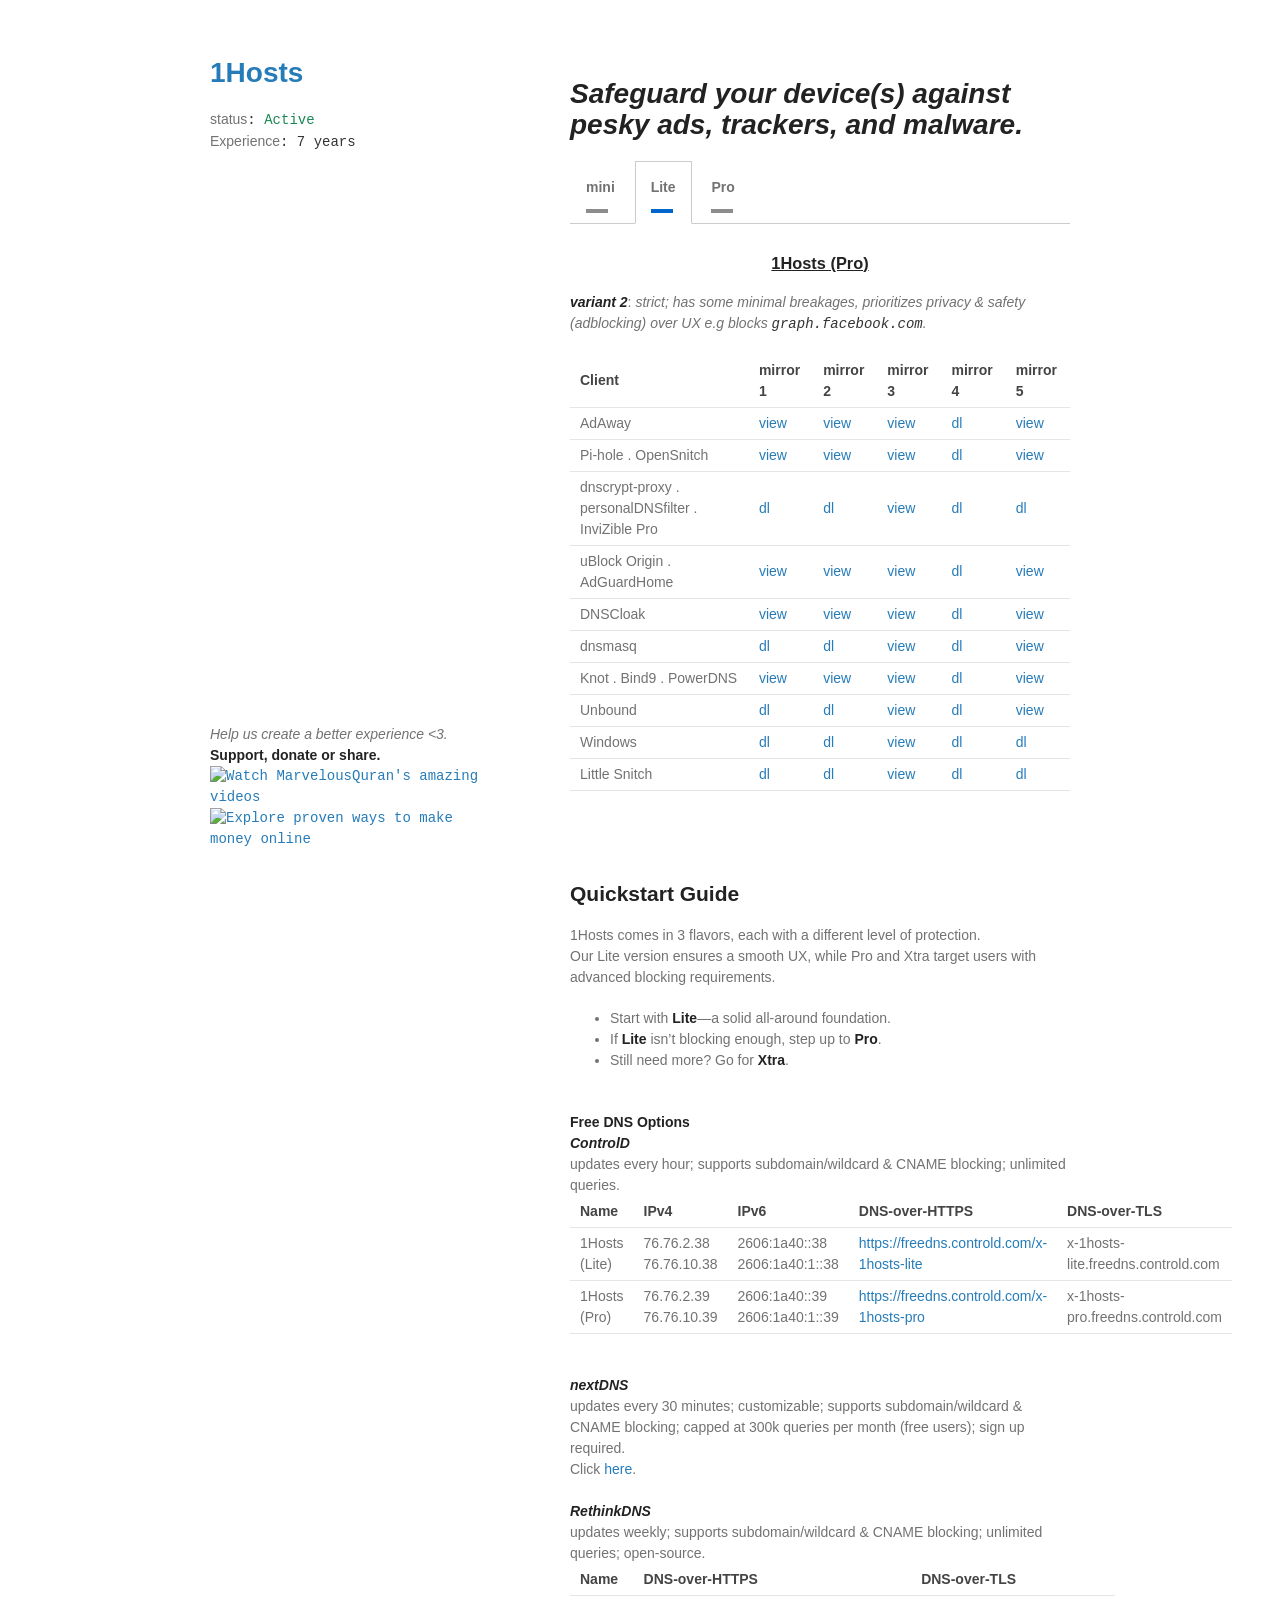
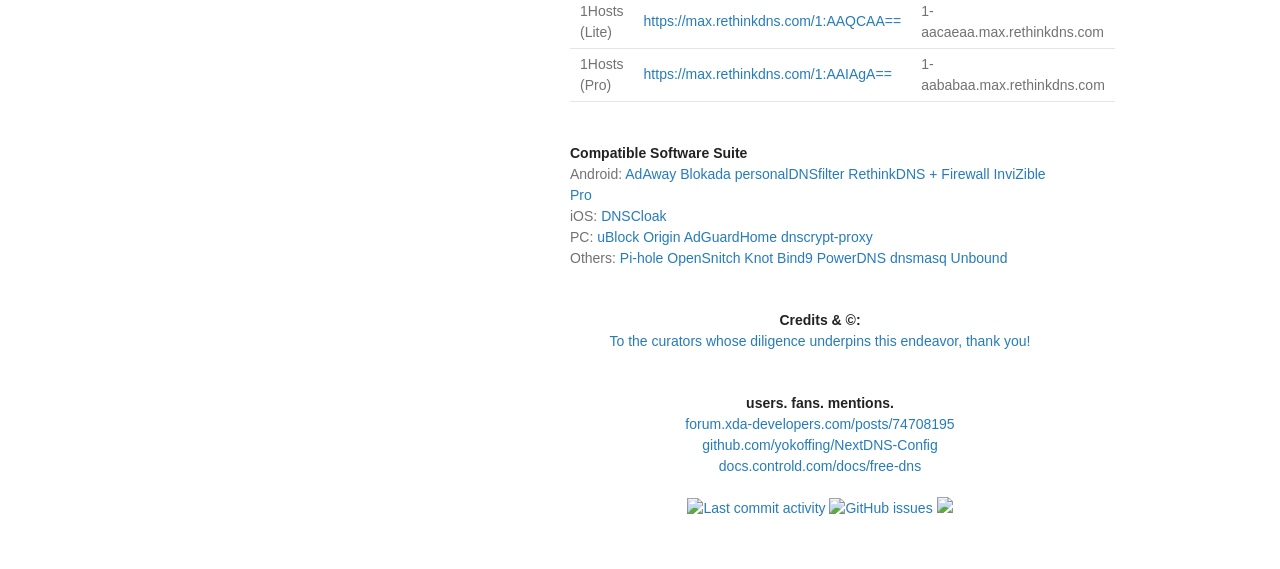
==== commit 4be05bb0: "Update index.html" ====
--- a/index.html
+++ b/index.html
@@ -16,7 +16,7 @@
          <h1><a href="https://github.com/badmojr/1Hosts/">1Hosts</a></h1>
          <p>
          <div>status<code>: <span id="doTest">Checking</span></code></div>
-         <div>Launched<code>: 7 years ago</code></div>
+         <div>Experience<code>: 7 years</code></div>
          </p>
       </header>
       <section>
@@ -31,114 +31,9 @@
             <input type="radio" name="tabset" id="tab3" aria-controls="pro">
             <label for="tab3">Pro</label>
             <div class="tab-panels">
-               <section id="mini" class="tab-panel">
-                  <h3 align="center"><id="mini"><strong><ins>1Hosts (mini)</ins></strong></h3>
-                     <strong><i>variant 1</i></strong>: <i>lenient; unblocks a number of ads & trackers for in-app rewards, anti-AdBlock, etc.</i>
-                  <p>
-                  <table align="center">
-                     </p>
-                     <p>
-                        <thead>
-                     </p>
-                     <p><tr></p>
-                     <p><th>Client</th></p>
-                     <p><th>mirror 1</th></p>
-                     <p><th>mirror 2</th></p>
-                     <p><th>mirror 3</th></p>
-                     <p><th>mirror 4</th></p>
-                     <p><th>mirror 5</th>
-                     </tr>
-                     </thead></p>
-                     <p>
-                        <tbody>
-                     </p>
-                     <p><tr></p>
-                     <p><td>AdAway</td></p>
-                     <p><td><a href="https://o0.pages.dev/mini/hosts.txt">view</a></td></p>
-                     <p><td><a href="https://badmojr.github.io/1Hosts/mini/hosts.txt">view</a></td></p>
-                     <p><td><a href="https://raw.githubusercontent.com/badmojr/1Hosts/master/mini/hosts.txt">view</a></td></p>
-                     <p><td><a href="https://github.com/badmojr/1Hosts/releases/download/latest/1hosts-mini_hosts.txt">dl</a></td></p>
-                     <p><td><a href="https://cdn.jsdelivr.net/gh/badmojr/1Hosts@master/mini/hosts.txt">view</a></td>
-                     </tr></p>
-                     <p><tr></p>
-                     <p><td>Pi-hole . OpenSnitch</td></p>
-                     <p><td><a href="https://o0.pages.dev/mini/domains.txt">view</a></td></p>
-                     <p><td><a href="https://badmojr.github.io/1Hosts/mini/domains.txt">view</a></td></p>
-                     <p><td><a href="https://raw.githubusercontent.com/badmojr/1Hosts/master/mini/domains.txt">view</a></td></p>
-                     <p><td><a href="https://github.com/badmojr/1Hosts/releases/download/latest/1hosts-mini_domains.txt">dl</a></td></p>
-                     <p><td><a href="https://cdn.jsdelivr.net/gh/badmojr/1Hosts@master/mini/domains.txt">view</a></td>
-                     </tr></p>
-                     <p><tr></p>
-                     <p><td>dnscrypt-proxy . personalDNSfilter . InviZible Pro</td></p>
-                     <p><td><a href="https://o0.pages.dev/mini/domains.wildcards">dl</a></td></p>
-                     <p><td><a href="https://badmojr.github.io/1Hosts/mini/domains.wildcards">dl</a></td></p>
-                     <p><td><a href="https://raw.githubusercontent.com/badmojr/1Hosts/master/mini/domains.wildcards">view</a></td></p>
-                     <p><td><a href="https://github.com/badmojr/1Hosts/releases/download/latest/1hosts-mini_domains.wildcards">dl</a></td></p>
-                     <p><td><a href="https://cdn.jsdelivr.net/gh/badmojr/1Hosts@master/mini/domains.wildcards">dl</a></td>
-                     </tr></p>
-                     <p><tr></p>
-                     <p><td>uBlock Origin . AdGuardHome</td></p>
-                     <p><td><a href="https://o0.pages.dev/mini/adblock.txt">view</a></td></p>
-                     <p><td><a href="https://badmojr.github.io/1Hosts/mini/adblock.txt">view</a></td></p>
-                     <p><td><a href="https://raw.githubusercontent.com/badmojr/1Hosts/master/mini/adblock.txt">view</a></td></p>
-                     <p><td><a href="https://github.com/badmojr/1Hosts/releases/download/latest/1hosts-mini_adblock.txt">dl</a></td></p>
-                     <p><td><a href="https://cdn.jsdelivr.net/gh/badmojr/1Hosts@master/mini/adblock.txt">view</a></td>
-                     </tr></p>
-                     <p><tr></p>
-                     <p><td>DNSCloak</td></p>
-                     <p><td><a href="https://o0.pages.dev/mini/wildcards.txt">view</a></td></p>
-                     <p><td><a href="https://badmojr.github.io/1Hosts/mini/wildcards.txt">view</a></td></p>
-                     <p><td><a href="https://raw.githubusercontent.com/badmojr/1Hosts/master/mini/wildcards.txt">view</a></td></p>
-                     <p><td><a href="https://github.com/badmojr/1Hosts/releases/download/latest/1hosts-mini_wildcards.txt">dl</a></td></p>
-                     <p><td><a href="https://cdn.jsdelivr.net/gh/badmojr/1Hosts@master/mini/wildcards.txt">view</a></td>
-                     </tr></p>
-                     <p><tr></p>
-                     <p><td>dnsmasq</td></p>
-                     <p><td><a href="https://o0.pages.dev/mini/dnsmasq.conf">dl</a></td></p>
-                     <p><td><a href="https://badmojr.github.io/1Hosts/mini/dnsmasq.conf">dl</a></td></p>
-                     <p><td><a href="https://raw.githubusercontent.com/badmojr/1Hosts/master/mini/dnsmasq.conf">view</a></td></p>
-                     <p><td><a href="https://github.com/badmojr/1Hosts/releases/download/latest/1hosts-mini_dnsmasq.conf">dl</a></td></p>
-                     <p><td><a href="https://cdn.jsdelivr.net/gh/badmojr/1Hosts@master/mini/dnsmasq.conf">view</a></td>
-                     </tr></p>
-                     <p><tr></p>
-                     <p><td>Knot . Bind9 . PowerDNS</td></p>
-                     <p><td><a href="https://o0.pages.dev/mini/rpz.txt">view</a></td></p>
-                     <p><td><a href="https://badmojr.github.io/1Hosts/mini/rpz.txt">view</a></td></p>
-                     <p><td><a href="https://raw.githubusercontent.com/badmojr/1Hosts/master/mini/rpz.txt">view</a></td></p>
-                     <p><td><a href="https://github.com/badmojr/1Hosts/releases/download/latest/1hosts-mini_rpz.txt">dl</a></td></p>
-                     <p><td><a href="https://cdn.jsdelivr.net/gh/badmojr/1Hosts@master/mini/rpz.txt">view</a></td>
-                     </tr></p>
-                     <p><tr></p>
-                     <p><td>Unbound</td></p>
-                     <p><td><a href="https://o0.pages.dev/mini/unbound.conf">dl</a></td></p>
-                     <p><td><a href="https://badmojr.github.io/1Hosts/mini/unbound.conf">dl</a></td></p>
-                     <p><td><a href="https://raw.githubusercontent.com/badmojr/1Hosts/master/mini/unbound.conf">view</a></td></p>
-                     <p><td><a href="https://github.com/badmojr/1Hosts/releases/download/latest/1hosts-mini_unbound.conf">dl</a></td></p>
-                     <p><td><a href="https://cdn.jsdelivr.net/gh/badmojr/1Hosts@master/mini/unbound.conf">view</a></td>
-                     </tr></p>
-                     <p><tr></p>
-                     <p><td>Windows</td></p>
-                     <p><td><a href="https://o0.pages.dev/mini/hosts.win">dl</a></td></p>
-                     <p><td><a href="https://badmojr.github.io/1Hosts/mini/hosts.win">dl</a></td></p>
-                     <p><td><a href="https://raw.githubusercontent.com/badmojr/1Hosts/master/mini/hosts.win">view</a></td></p>
-                     <p><td><a href="https://github.com/badmojr/1Hosts/releases/download/latest/1hosts-mini_hosts.win">dl</a></td></p>
-                     <p><td><a href="https://cdn.jsdelivr.net/gh/badmojr/1Hosts@master/mini/hosts.win">dl</a></td>
-                     </tr></p>
-                     <p><tr></p>
-                     <p><td>Little Snitch</td></p>
-                     <p><td><a href="https://o0.pages.dev/mini/snitch.rules">dl</a></td></p>
-                     <p><td><a href="https://badmojr.github.io/1Hosts/mini/snitch.rules">dl</a></td></p>
-                     <p><td><a href="https://raw.githubusercontent.com/badmojr/1Hosts/master/mini/snitch.rules">view</a></td></p>
-                     <p><td><a href="https://github.com/badmojr/1Hosts/releases/download/latest/1hosts-mini_snitch.rules">dl</a></td></p>
-                     <p><td><a href="https://cdn.jsdelivr.net/gh/badmojr/1Hosts@master/mini/snitch.rules">dl</a></td>
-                     </tr>
-                     </tbody>
-                  </table>
-                  <br></p>   
-               </section>
                <section id="lite" class="tab-panel">
                   <h3 align="center"><id="Lite"><strong><ins>1Hosts (Lite)</ins></strong></h3>
-                     <strong><i>variant 2</i></strong>: <i>balanced; set & forget, doesn't hamper user experience (UX), recommended.</i>
+                     <strong><i>variant 1</i></strong>: <i>balanced; set & forget, doesn't hamper user experience (UX), recommended.</i>
                   <p>
                   <table align="center">
                      </p>
@@ -243,7 +138,7 @@
                </section>
                <section id="pro" class="tab-panel">
                   <h3 align="center"><id="Pro"><strong><ins>1Hosts (Pro)</ins></strong></h3>
-                     <strong><i>variant 3</i></strong>:  <i>strict; has some minimal breakages, prioritizes privacy & safety (adblocking) over UX e.g blocks <code>graph.facebook.com</code>.</i>
+                     <strong><i>variant 2</i></strong>:  <i>strict; has some minimal breakages, prioritizes privacy & safety (adblocking) over UX e.g blocks <code>graph.facebook.com</code>.</i>
                   <p>
                   <table align="center">
                      </p>
@@ -349,19 +244,17 @@
             </div>
             <h2 id="quickstart"><strong>Quickstart Guide</strong></h2>
             <p>
-               To ensure the best user experience, 1Hosts has 4 versions each with varying levels of protection.<br>
-               Our Lite version is designed not to impact UX, whereas the Pro and Xtra versions cater to users with advanced blocking needs.
+               1Hosts comes in 3 flavors, each with a different level of protection.<br>
+               Our Lite version ensures a smooth UX, while Pro and Xtra target users with advanced blocking requirements.
             </p>
 
-            <p>Start with <strong><em>Lite</em></strong> first.<br>
-               If you decide that <strong><em>Lite</em></strong> isn't for you, then move upwards or downwards the chain.<br>
-            </p>
             <ul>
-               <li>If <strong>Lite</strong> is too harsh for your taste, downgrade to <strong><em>mini</em></strong>.<br></li>
-               <li>If <strong>Lite</strong> does not block enough, upgrade to <strong><em>Pro</em></strong>.<br></li>
-               <li><strong><em>Pro</em></strong> still not enough? <strong>Xtra</strong> is the way to go.<br></li>
+               <li>Start with <strong>Lite</strong>—a solid all-around foundation.</li>
+               <li>If <strong>Lite</strong> isn’t blocking enough, step up to <strong>Pro</strong>.</li>
+               <li>Still need more? Go for <strong>Xtra</strong>.</li>
             </ul>
-            <strong>Use these free DNS resolvers to start using 1Hosts right away:</strong><br>
+            <br>
+            <strong>Free DNS Options</strong><br>
             <a href="https://controld.com/"><strong><em>ControlD</em></strong></a><br>
             updates every hour; supports subdomain/wildcard & CNAME blocking; unlimited queries.<br>
             <table>
@@ -408,11 +301,6 @@
                </thead>
                <tbody>
                   <tr>
-                     <td>1Hosts (mini)</td>
-                     <td><a href="https://max.rethinkdns.com/1:AAQBAA==">https://max.rethinkdns.com/1:AAQBAA==</a></td>
-                     <td>1-aacacaa.max.rethinkdns.com</td>
-                  </tr>
-                  <tr>
                      <td>1Hosts (Lite)</td>
                      <td><a href="https://max.rethinkdns.com/1:AAQCAA==">https://max.rethinkdns.com/1:AAQCAA==</a></td>
                      <td>1-aacaeaa.max.rethinkdns.com</td>
@@ -425,34 +313,42 @@
                </tbody>
             </table>
             <br>
+            
+            <p><strong>Compatible Software Suite</strong>
+             <br>Android:
+             <a href="https://adaway.org/">AdAway</a>  
+             <a href="https://blokada.org/">Blokada</a>  
+             <a href="https://www.zenz-solutions.de/personaldnsfilter-wp/">personalDNSfilter</a>  
+             <a href="https://rethinkfirewall.com/">RethinkDNS + Firewall</a>  
+             <a href="https://invizible.net/en/">InviZible Pro</a>  
+             <br>iOS:
+             <a href="https://apps.apple.com/us/app/dnscloak-secure-dns-client/id1452162351">DNSCloak</a>  
+             <br>PC:
+             <a href="https://github.com/gorhill/uBlock#installation">uBlock Origin</a>  
+             <a href="https://adguard.com/en/adguard-home/overview.html?aid=31921">AdGuardHome</a>  
+             <a href="https://www.dnscrypt.org/">dnscrypt-proxy</a>  
+             <br>Others:
+             <a href="https://pi-hole.net/">Pi-hole</a>  
+             <a href="https://github.com/evilsocket/opensnitch/wiki">OpenSnitch</a>  
+             <a href="https://knot-resolver.cz/">Knot</a>  
+             <a href="https://www.isc.org/bind/">Bind9</a>  
+             <a href="https://www.powerdns.com/recursor.html">PowerDNS</a>  
+             <a href="http://www.thekelleys.org.uk/dnsmasq/doc.html">dnsmasq</a>  
+             <a href="https://nlnetlabs.nl/projects/unbound/about/">Unbound</a>
+             </p>
+             <br>
+            
             <p align="center"><strong>Credits & ©:</strong> <br>
-               <a href="./-data/lists/assets.txt">Dear list maintainers, thank you!</a> <br>
+               <a href="./-data/lists/assets.txt">To the curators whose diligence underpins this endeavor, thank you!</a> <br>
             </p>
             <br>
-            <p align="center"><strong>softwares:</strong> <br>
-               <a href="https://adaway.org/">AdAway</a> <br>
-               <a href="https://pi-hole.net/">Pi-hole</a> <br>
-               <a href="https://blokada.org/">Blokada</a> <br>
-               <a href="https://www.dnscrypt.org/">dnscrypt-proxy</a> <br>
-               <a href="https://www.zenz-solutions.de/personaldnsfilter-wp/">personalDNSfilter</a> <br>
-               <a href="https://rethinkfirewall.com/">RethinkDNS + Firewall</a> <br>
-               <a href="https://invizible.net/en/">InviZible Pro</a> <br>
-               <a href="https://apps.apple.com/us/app/dnscloak-secure-dns-client/id1452162351">DNSCloak</a> <br>
-               <a href="https://github.com/gorhill/uBlock#installation">uBlock Origin</a> <br>
-               <a href="https://adguard.com/en/adguard-home/overview.html?aid=31921">AdGuardHome</a> <br>
-               <a href="https://github.com/evilsocket/opensnitch/wiki">OpenSnitch</a> <br>
-               <a href="https://knot-resolver.cz/">Knot</a> <br>
-               <a href="https://www.isc.org/bind/">Bind9</a> <br>
-               <a href="https://www.powerdns.com/recursor.html">PowerDNS</a> <br>
-               <a href="http://www.thekelleys.org.uk/dnsmasq/doc.html">dnsmasq</a> <br>
-               <a href="https://nlnetlabs.nl/projects/unbound/about/">Unbound</a> <br>
-            </p>
+
             <p align="center"><strong>users. fans. mentions.</strong> <br>
                <a href="https://forum.xda-developers.com/posts/74708195">forum.xda-developers.com/posts/74708195</a> <br>
                <a href="https://github.com/yokoffing/NextDNS-Config">github.com/yokoffing/NextDNS-Config</a> <br>
                <a href="https://docs.controld.com/docs/free-dns">docs.controld.com/docs/free-dns</a> <br>
-               <a href="https://socialgrep.com/search?query=1hosts">comments: 1Hosts</a> <br>
             </p>
+            
             <div align="center">
                 <a href="#"><img src="https://badgen.net/github/last-commit/badmojr/1Hosts?label=Updated&cache=0&color=purple&icon=github" alt="Last commit activity"></a>
                <a href="https://github.com/badmojr/1Hosts/issues"><img src="https://img.shields.io/github/issues/badmojr/1Hosts??label=Issues&color=red&logo=github&style=plastic" alt="GitHub issues"></a>
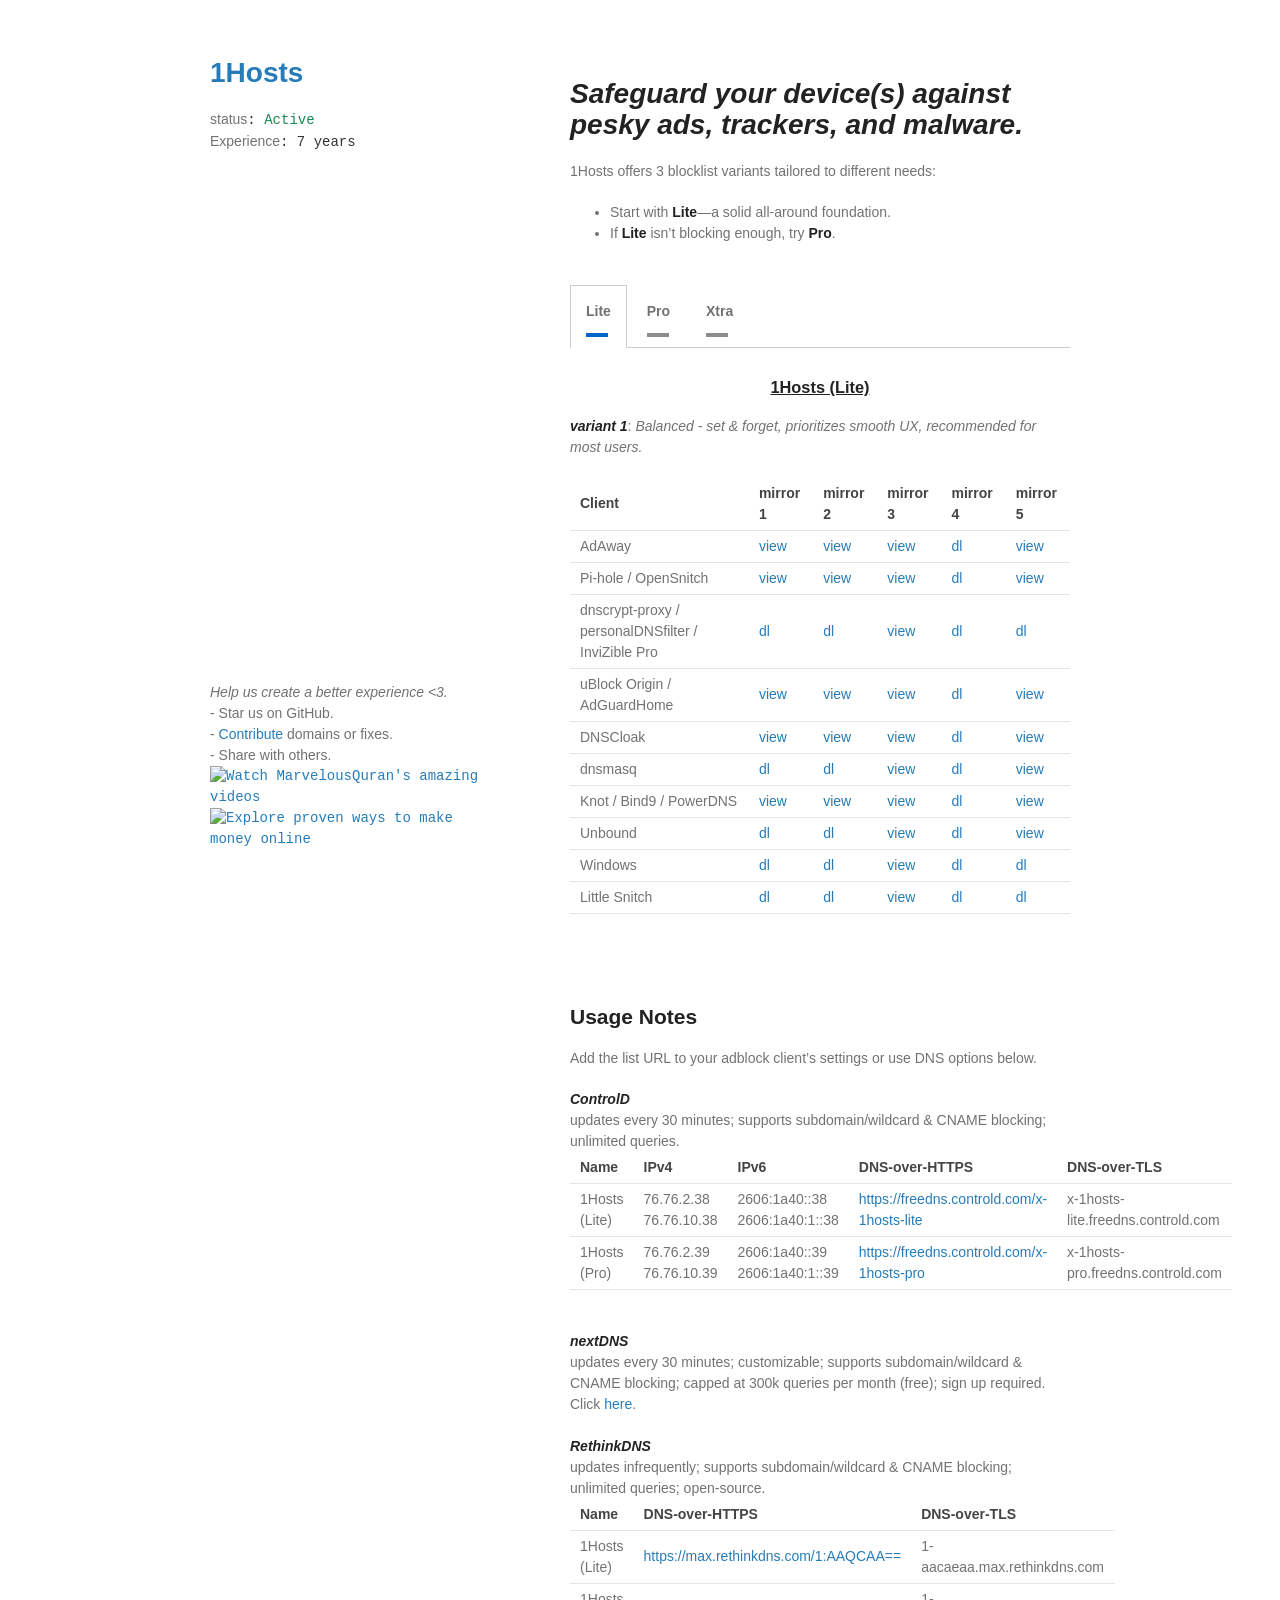
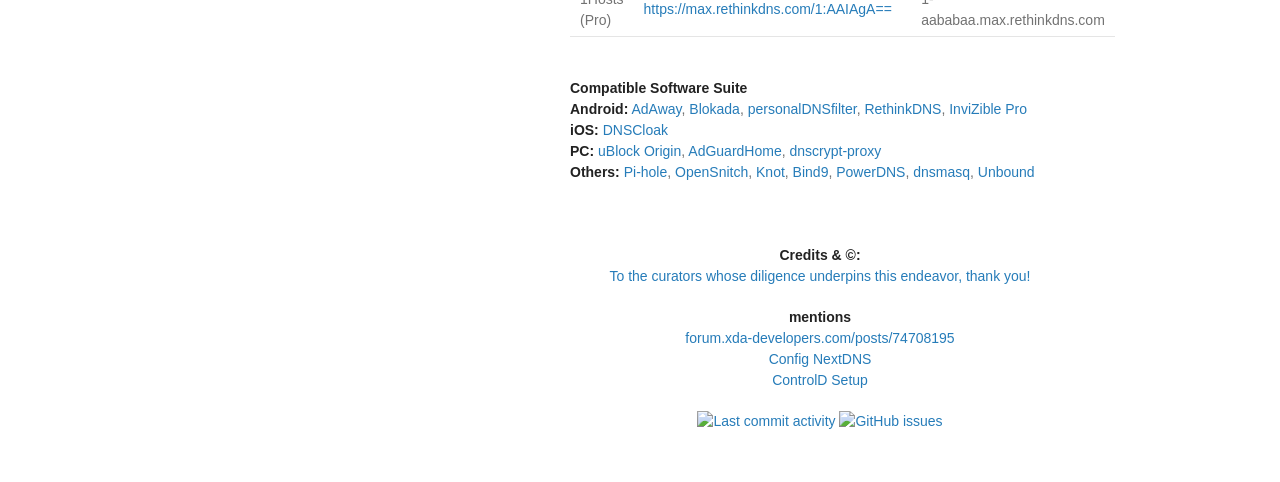
==== commit 29233315: "Update index.html" ====
--- a/index.html
+++ b/index.html
@@ -23,17 +23,25 @@
          <br>
          <h1 id="start"><strong><em>Safeguard your device(s) against pesky ads, trackers, and malware.</em></strong><br></h1>
 
+	    <p>1Hosts offers 3 blocklist variants tailored to different needs:</p>
+	    <ul>
+	        <li>Start with <strong>Lite</strong>—a solid all-around foundation.</li>
+	        <li>If <strong>Lite</strong> isn’t blocking enough, try <strong>Pro</strong>.</li>
+	    </ul>
+	    <br>
+    	
          <div class="tabset">
-            <input type="radio" name="tabset" id="tab1" aria-controls="mini">
-            <label for="tab1">mini</label>
-            <input type="radio" name="tabset" id="tab2" aria-controls="lite" checked>
-            <label for="tab2">Lite</label>
-            <input type="radio" name="tabset" id="tab3" aria-controls="pro">
-            <label for="tab3">Pro</label>
+            <input type="radio" name="tabset" id="tab1" aria-controls="lite" checked>
+            <label for="tab1">Lite</label>
+            <input type="radio" name="tabset" id="tab2" aria-controls="pro">
+            <label for="tab2">Pro</label>
+            <input type="radio" name="tabset" id="tab3" aria-controls="xtra">
+            <label for="tab3">Xtra</label>
             <div class="tab-panels">
+
                <section id="lite" class="tab-panel">
                   <h3 align="center"><id="Lite"><strong><ins>1Hosts (Lite)</ins></strong></h3>
-                     <strong><i>variant 1</i></strong>: <i>balanced; set & forget, doesn't hamper user experience (UX), recommended.</i>
+                     <strong><i>variant 1</i></strong>: <i>Balanced - set & forget, prioritizes smooth UX, recommended for most users.</i>
                   <p>
                   <table align="center">
                      </p>
@@ -61,7 +69,7 @@
                      <p><td><a href="https://cdn.jsdelivr.net/gh/badmojr/1Hosts@master/Lite/hosts.txt">view</a></td>
                      </tr></p>
                      <p><tr></p>
-                     <p><td>Pi-hole . OpenSnitch</td></p>
+                     <p><td>Pi-hole / OpenSnitch</td></p>
                      <p><td><a href="https://o0.pages.dev/Lite/domains.txt">view</a></td></p>
                      <p><td><a href="https://badmojr.github.io/1Hosts/Lite/domains.txt">view</a></td></p>
                      <p><td><a href="https://raw.githubusercontent.com/badmojr/1Hosts/master/Lite/domains.txt">view</a></td></p>
@@ -69,7 +77,7 @@
                      <p><td><a href="https://cdn.jsdelivr.net/gh/badmojr/1Hosts@master/Lite/domains.txt">view</a></td>
                      </tr></p>
                      <p><tr></p>
-                     <p><td>dnscrypt-proxy . personalDNSfilter . InviZible Pro</td></p>
+                     <p><td>dnscrypt-proxy / personalDNSfilter / InviZible Pro</td></p>
                      <p><td><a href="https://o0.pages.dev/Lite/domains.wildcards">dl</a></td></p>
                      <p><td><a href="https://badmojr.github.io/1Hosts/Lite/domains.wildcards">dl</a></td></p>
                      <p><td><a href="https://raw.githubusercontent.com/badmojr/1Hosts/master/Lite/domains.wildcards">view</a></td></p>
@@ -77,7 +85,7 @@
                      <p><td><a href="https://cdn.jsdelivr.net/gh/badmojr/1Hosts@master/Lite/domains.wildcards">dl</a></td>
                      </tr></p>
                      <p><tr></p>
-                     <p><td>uBlock Origin . AdGuardHome</td></p>
+                     <p><td>uBlock Origin / AdGuardHome</td></p>
                      <p><td><a href="https://o0.pages.dev/Lite/adblock.txt">view</a></td></p>
                      <p><td><a href="https://badmojr.github.io/1Hosts/Lite/adblock.txt">view</a></td></p>
                      <p><td><a href="https://raw.githubusercontent.com/badmojr/1Hosts/master/Lite/adblock.txt">view</a></td></p>
@@ -101,7 +109,7 @@
                      <p><td><a href="https://cdn.jsdelivr.net/gh/badmojr/1Hosts@master/Lite/dnsmasq.conf">view</a></td>
                      </tr></p>
                      <p><tr></p>
-                     <p><td>Knot . Bind9 . PowerDNS</td></p>
+                     <p><td>Knot / Bind9 / PowerDNS</td></p>
                      <p><td><a href="https://o0.pages.dev/Lite/rpz.txt">view</a></td></p>
                      <p><td><a href="https://badmojr.github.io/1Hosts/Lite/rpz.txt">view</a></td></p>
                      <p><td><a href="https://raw.githubusercontent.com/badmojr/1Hosts/master/Lite/rpz.txt">view</a></td></p>
@@ -138,7 +146,7 @@
                </section>
                <section id="pro" class="tab-panel">
                   <h3 align="center"><id="Pro"><strong><ins>1Hosts (Pro)</ins></strong></h3>
-                     <strong><i>variant 2</i></strong>:  <i>strict; has some minimal breakages, prioritizes privacy & safety (adblocking) over UX e.g blocks <code>graph.facebook.com</code>.</i>
+                     <strong><i>variant 2</i></strong>: <i>Moderately strict - may introduce sporadic minor breakages, favors privacy (e.g, blocks <code>graph.facebook.com</code>).</i>
                   <p>
                   <table align="center">
                      </p>
@@ -174,7 +182,7 @@
                      <p><td><a href="https://cdn.jsdelivr.net/gh/badmojr/1Hosts@master/Pro/domains.txt">view</a></td>
                      </tr></p>
                      <p><tr></p>
-                     <p><td>dnscrypt-proxy . personalDNSfilter . InviZible Pro</td></p>
+                     <p><td>dnscrypt-proxy / personalDNSfilter / InviZible Pro</td></p>
                      <p><td><a href="https://o0.pages.dev/Pro/domains.wildcards">dl</a></td></p>
                      <p><td><a href="https://badmojr.github.io/1Hosts/Pro/domains.wildcards">dl</a></td></p>
                      <p><td><a href="https://raw.githubusercontent.com/badmojr/1Hosts/master/Pro/domains.wildcards">view</a></td></p>
@@ -182,7 +190,7 @@
                      <p><td><a href="https://cdn.jsdelivr.net/gh/badmojr/1Hosts@master/Pro/domains.wildcards">dl</a></td>
                      </tr></p>
                      <p><tr></p>
-                     <p><td>uBlock Origin . AdGuardHome</td></p>
+                     <p><td>uBlock Origin / AdGuardHome</td></p>
                      <p><td><a href="https://o0.pages.dev/Pro/adblock.txt">view</a></td></p>
                      <p><td><a href="https://badmojr.github.io/1Hosts/Pro/adblock.txt">view</a></td></p>
                      <p><td><a href="https://raw.githubusercontent.com/badmojr/1Hosts/master/Pro/adblock.txt">view</a></td></p>
@@ -206,7 +214,7 @@
                      <p><td><a href="https://cdn.jsdelivr.net/gh/badmojr/1Hosts@master/Pro/dnsmasq.conf">view</a></td>
                      </tr></p>
                      <p><tr></p>
-                     <p><td>Knot . Bind9 . PowerDNS</td></p>
+                     <p><td>Knot / Bind9 / PowerDNS</td></p>
                      <p><td><a href="https://o0.pages.dev/Pro/rpz.txt">view</a></td></p>
                      <p><td><a href="https://badmojr.github.io/1Hosts/Pro/rpz.txt">view</a></td></p>
                      <p><td><a href="https://raw.githubusercontent.com/badmojr/1Hosts/master/Pro/rpz.txt">view</a></td></p>
@@ -241,22 +249,17 @@
                   </table>
                   <br></p>
                </section>
+               <section id="xtra" class="tab-panel">
+                  <h3 align="center"><id="Xtra"><strong><ins>1Hosts (Xtra)</ins></strong></h3>
+                     <strong><i>variant 3</i></strong>: <i>Aggressive - for tech-savvy users requiring maximum blocking, even if it breaks a few things (occasionally).</i>
+                  <p>Available in all formats at <a href="https://github.com/badmojr/1Hosts/releases">releases</a>.
+                  <br></p>
+               </section>
             </div>
-            <h2 id="quickstart"><strong>Quickstart Guide</strong></h2>
-            <p>
-               1Hosts comes in 3 flavors, each with a different level of protection.<br>
-               Our Lite version ensures a smooth UX, while Pro and Xtra target users with advanced blocking requirements.
-            </p>
-
-            <ul>
-               <li>Start with <strong>Lite</strong>—a solid all-around foundation.</li>
-               <li>If <strong>Lite</strong> isn’t blocking enough, step up to <strong>Pro</strong>.</li>
-               <li>Still need more? Go for <strong>Xtra</strong>.</li>
-            </ul>
-            <br>
-            <strong>Free DNS Options</strong><br>
+            <h2 id="quickstart"><strong>Usage Notes</strong></h2>
+            <p>Add the list URL to your adblock client’s settings or use DNS options below.</p>
             <a href="https://controld.com/"><strong><em>ControlD</em></strong></a><br>
-            updates every hour; supports subdomain/wildcard & CNAME blocking; unlimited queries.<br>
+            updates every 30 minutes; supports subdomain/wildcard & CNAME blocking; unlimited queries.<br>
             <table>
                <thead>
                   <tr>
@@ -286,11 +289,11 @@
             </table>
             <br>
             <strong><em>nextDNS</em></strong><br>
-            updates every 30 minutes; customizable; supports subdomain/wildcard & CNAME blocking; capped at 300k queries per month (free users); sign up required.<br>
+            updates every 30 minutes; customizable; supports subdomain/wildcard & CNAME blocking; capped at 300k queries per month (free); sign up required.<br>
             Click <a href="https://nextdns.io/?from=jdduxcbq">here</a>.
             <br><br>
             <a href="https://rethinkdns.com"><strong><em>RethinkDNS</em></strong></a><br>
-            updates weekly; supports subdomain/wildcard & CNAME blocking; unlimited queries; open-source.<br>
+            updates infrequently; supports subdomain/wildcard & CNAME blocking; unlimited queries; open-source.<br>
             <table>
                <thead>
                   <tr>
@@ -314,52 +317,36 @@
             </table>
             <br>
             
-            <p><strong>Compatible Software Suite</strong>
-             <br>Android:
-             <a href="https://adaway.org/">AdAway</a>  
-             <a href="https://blokada.org/">Blokada</a>  
-             <a href="https://www.zenz-solutions.de/personaldnsfilter-wp/">personalDNSfilter</a>  
-             <a href="https://rethinkfirewall.com/">RethinkDNS + Firewall</a>  
-             <a href="https://invizible.net/en/">InviZible Pro</a>  
-             <br>iOS:
-             <a href="https://apps.apple.com/us/app/dnscloak-secure-dns-client/id1452162351">DNSCloak</a>  
-             <br>PC:
-             <a href="https://github.com/gorhill/uBlock#installation">uBlock Origin</a>  
-             <a href="https://adguard.com/en/adguard-home/overview.html?aid=31921">AdGuardHome</a>  
-             <a href="https://www.dnscrypt.org/">dnscrypt-proxy</a>  
-             <br>Others:
-             <a href="https://pi-hole.net/">Pi-hole</a>  
-             <a href="https://github.com/evilsocket/opensnitch/wiki">OpenSnitch</a>  
-             <a href="https://knot-resolver.cz/">Knot</a>  
-             <a href="https://www.isc.org/bind/">Bind9</a>  
-             <a href="https://www.powerdns.com/recursor.html">PowerDNS</a>  
-             <a href="http://www.thekelleys.org.uk/dnsmasq/doc.html">dnsmasq</a>  
-             <a href="https://nlnetlabs.nl/projects/unbound/about/">Unbound</a>
-             </p>
-             <br>
+            <p><strong>Compatible Software Suite</strong><br>
+		    <strong>Android:</strong> <a href="https://adaway.org/">AdAway</a>, <a href="https://blokada.org/">Blokada</a>, <a href="https://www.zenz-solutions.de/personaldnsfilter-wp/">personalDNSfilter</a>, <a href="https://rethinkfirewall.com/">RethinkDNS</a>, <a href="https://invizible.net/en/">InviZible Pro</a><br>
+		    <strong>iOS:</strong> <a href="https://apps.apple.com/us/app/dnscloak-secure-dns-client/id1452162351">DNSCloak</a><br>
+		    <strong>PC:</strong> <a href="https://github.com/gorhill/uBlock#installation">uBlock Origin</a>, <a href="https://adguard.com/en/adguard-home-overview.html?aid=31921">AdGuardHome</a>, <a href="https://www.dnscrypt.org/">dnscrypt-proxy</a><br>
+		    <strong>Others:</strong> <a href="https://pi-hole.net/">Pi-hole</a>, <a href="https://github.com/evilsocket/opensnitch/wiki">OpenSnitch</a>, <a href="https://knot-resolver.cz/">Knot</a>, <a href="https://www.isc.org/bind/">Bind9</a>, <a href="https://www.powerdns.com/recursor.html">PowerDNS</a>, <a href="http://www.thekelleys.org.uk/dnsmasq/doc.html">dnsmasq</a>, <a href="https://nlnetlabs.nl/projects/unbound/about/">Unbound</a>
+		    </p>
+		    <br><br>
             
             <p align="center"><strong>Credits & ©:</strong> <br>
                <a href="./-data/lists/assets.txt">To the curators whose diligence underpins this endeavor, thank you!</a> <br>
             </p>
-            <br>
 
-            <p align="center"><strong>users. fans. mentions.</strong> <br>
-               <a href="https://forum.xda-developers.com/posts/74708195">forum.xda-developers.com/posts/74708195</a> <br>
-               <a href="https://github.com/yokoffing/NextDNS-Config">github.com/yokoffing/NextDNS-Config</a> <br>
-               <a href="https://docs.controld.com/docs/free-dns">docs.controld.com/docs/free-dns</a> <br>
+            <p align="center"><strong>mentions</strong> <br>
+			    <a href="https://forum.xda-developers.com/posts/74708195">forum.xda-developers.com/posts/74708195</a><br>
+			    <a href="https://github.com/yokoffing/NextDNS-Config">Config NextDNS</a><br>
+			    <a href="https://controld.com/free-dns?freeResolverType=x-1hosts-lite&helpPane=platform">ControlD Setup</a><br>
             </p>
             
             <div align="center">
                 <a href="#"><img src="https://badgen.net/github/last-commit/badmojr/1Hosts?label=Updated&cache=0&color=purple&icon=github" alt="Last commit activity"></a>
                <a href="https://github.com/badmojr/1Hosts/issues"><img src="https://img.shields.io/github/issues/badmojr/1Hosts??label=Issues&color=red&logo=github&style=plastic" alt="GitHub issues"></a>
-               <a href="#"><img src="https://hits.seeyoufarm.com/api/count/incr/badge.svg?url=https%3A%2F%2Fgithub.com%2Fbadmojr%2F1Hosts_dh7DGs&count_bg=%234572CD&title_bg=%23555555&icon=&icon_color=%23E7E7E7&title=views%3A+%28today%2FTotal%29&edge_flat=false"/></a>
             </div>
       </section>
 
       <footer>
          <div>
          <i>Help us create a better experience <3.</i><br>
-         <strong>Support, donate or share.</strong><br>
+         - Star us on GitHub.<br>
+         - <a href="https://github.com/badmojr/1Hosts/issues">Contribute</a> domains or fixes.<br>
+         - Share with others.<br>
          <code>
            <a href="https://youtube.com/@MarvelousQuran"><img src="./-data/static/img/mq.jpg" title="Watch MarvelousQuran's amazing videos">
            <a href="https://jointherealworld.com"><img src="./-data/static/img/trw.png" title="Explore proven ways to make money online">    
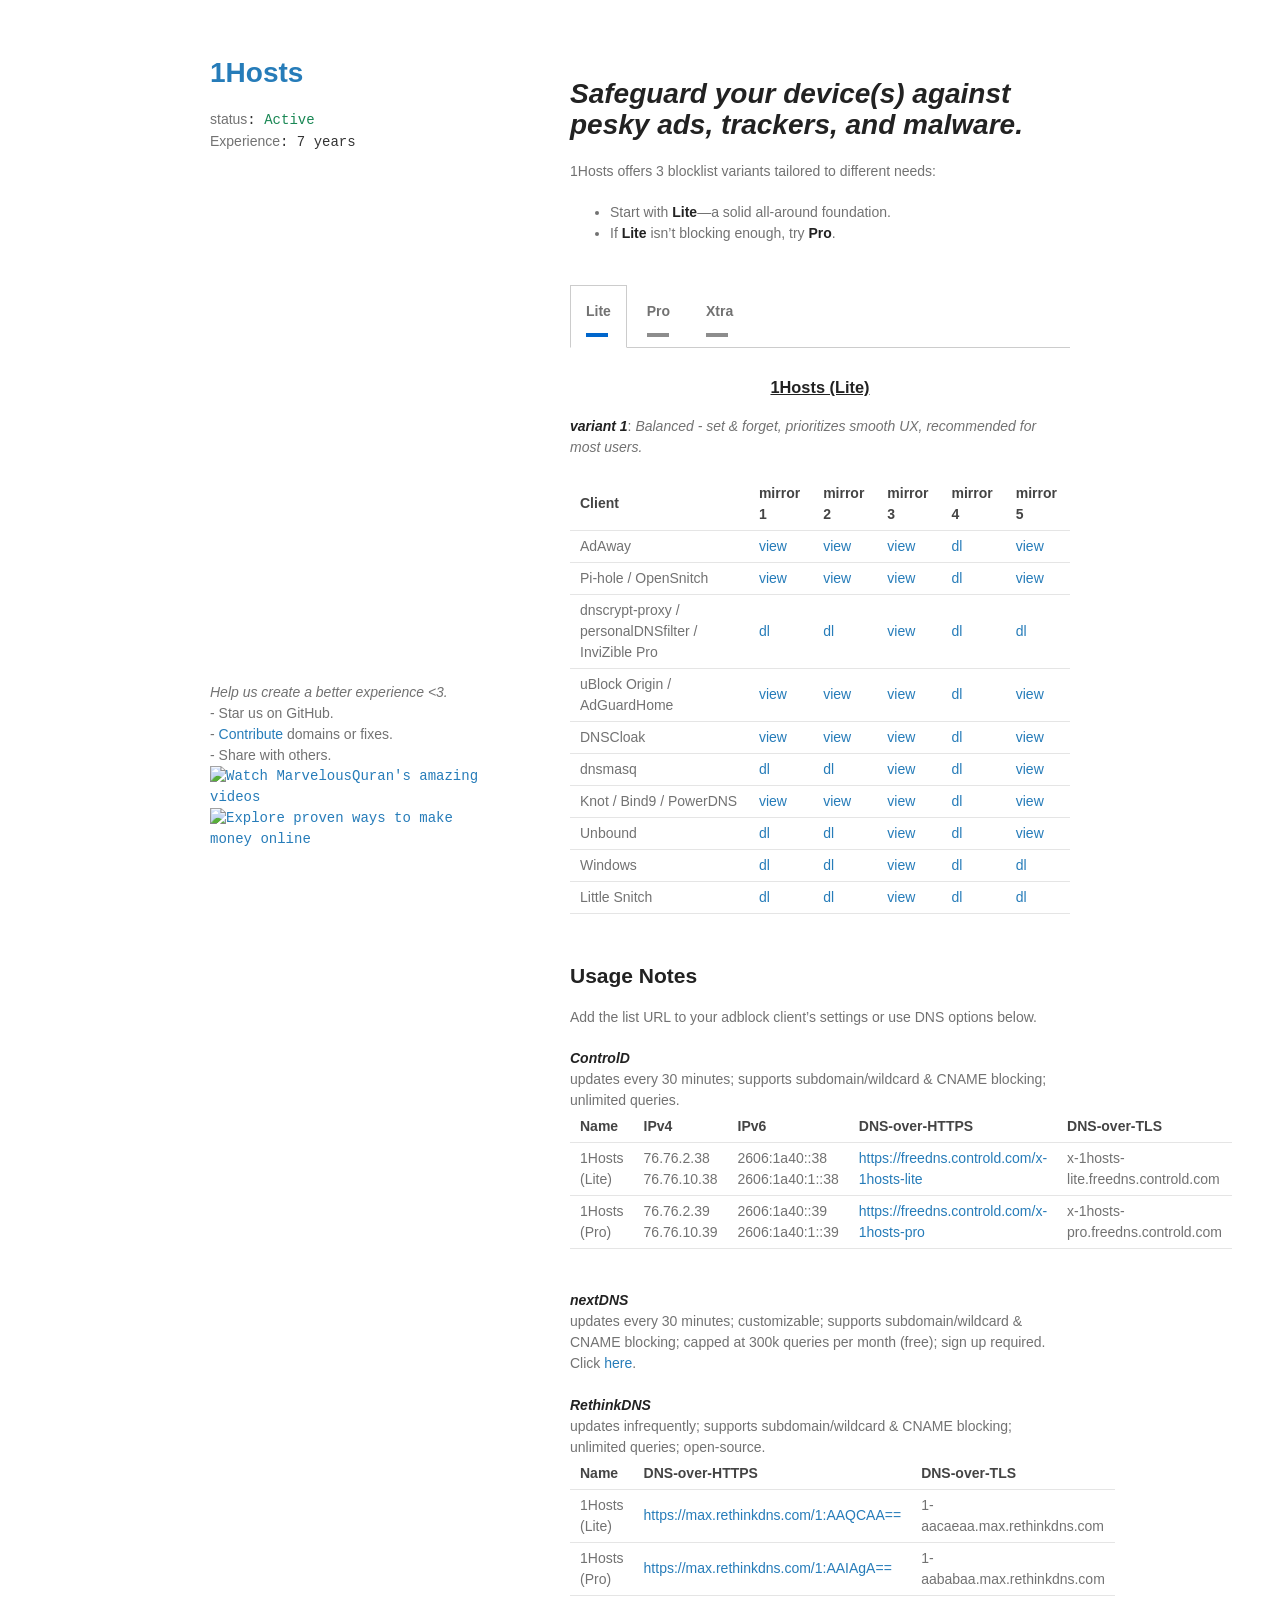
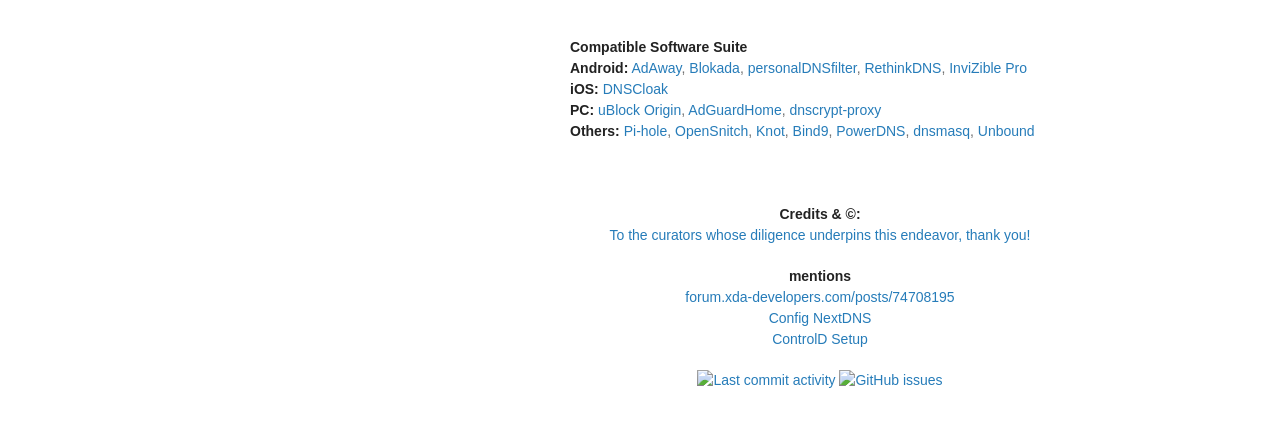
==== commit 1709f59d: "Update index.html" ====
--- a/index.html
+++ b/index.html
@@ -142,7 +142,7 @@
                      </tr>
                      </tbody>
                   </table>
-                  <br></p>
+                  </p>
                </section>
                <section id="pro" class="tab-panel">
                   <h3 align="center"><id="Pro"><strong><ins>1Hosts (Pro)</ins></strong></h3>
@@ -247,7 +247,7 @@
                      </tr>
                      </tbody>
                   </table>
-                  <br></p>
+                  </p>
                </section>
                <section id="xtra" class="tab-panel">
                   <h3 align="center"><id="Xtra"><strong><ins>1Hosts (Xtra)</ins></strong></h3>
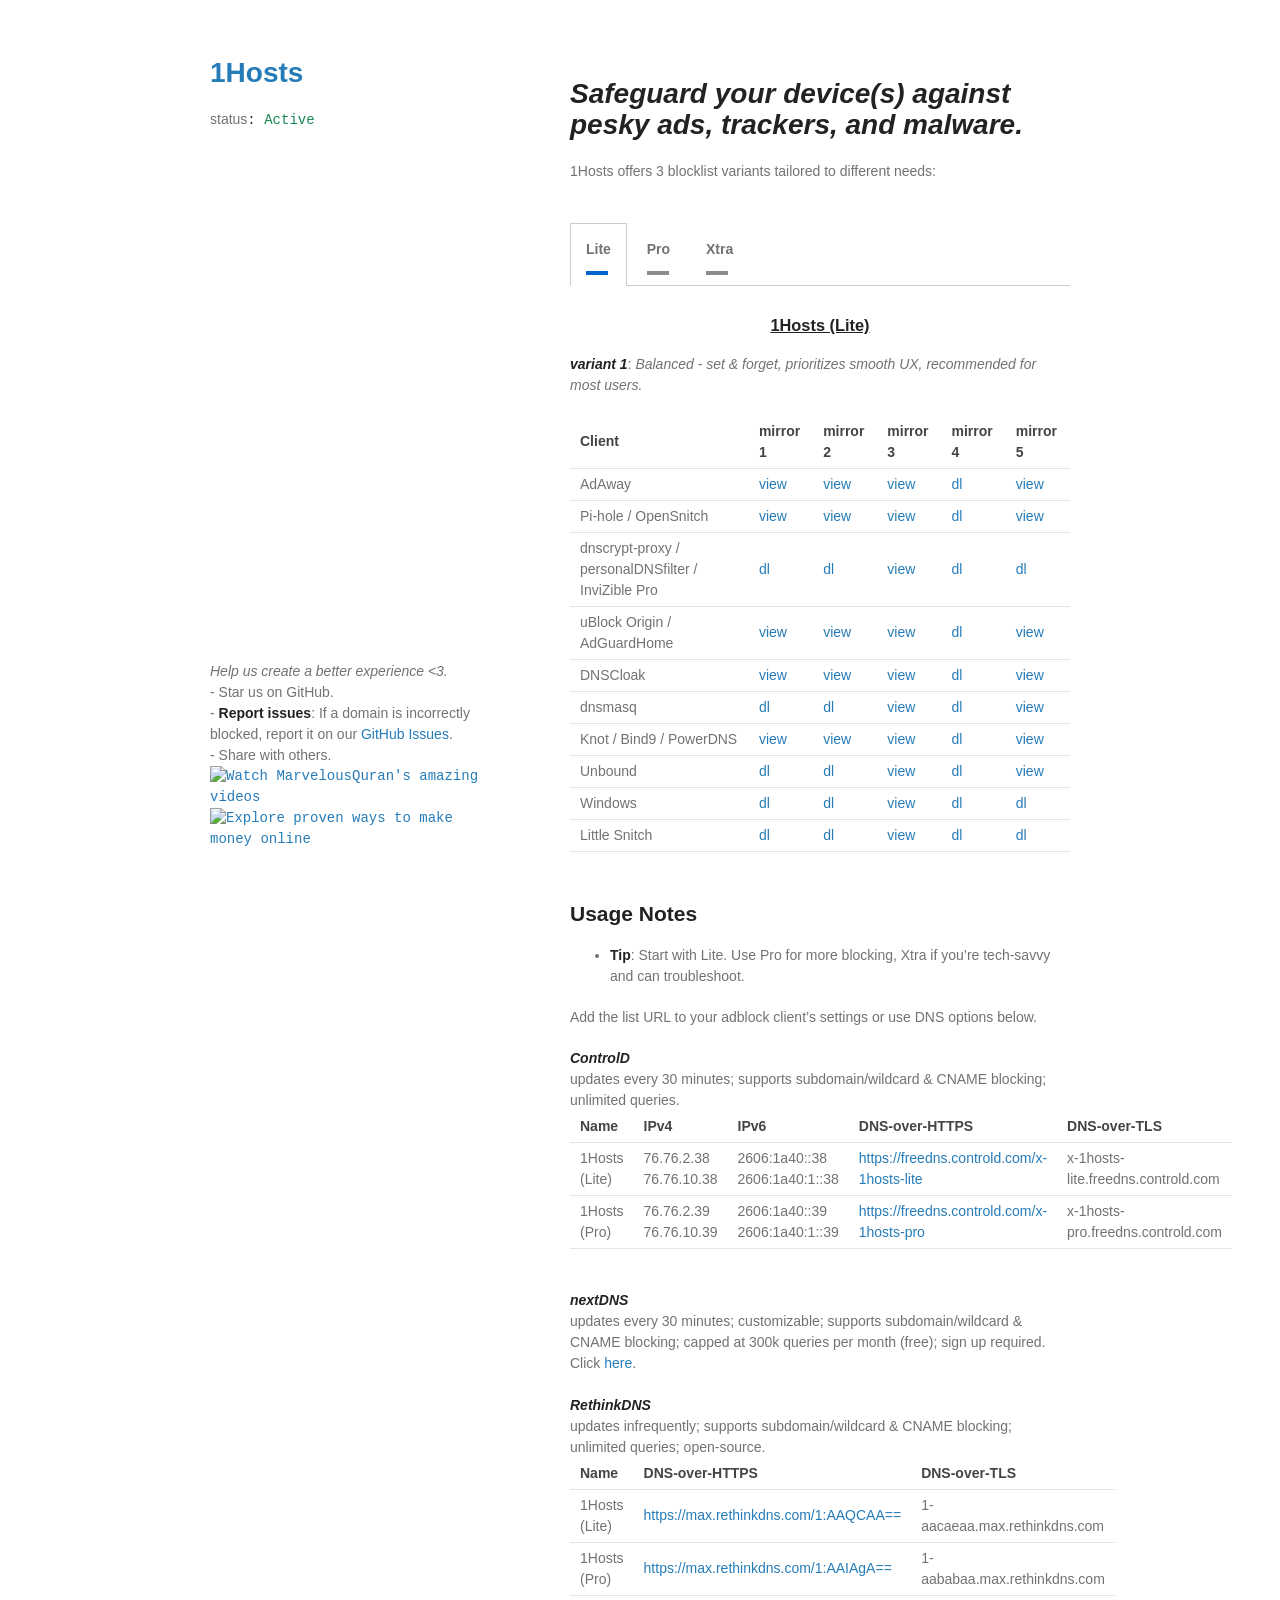
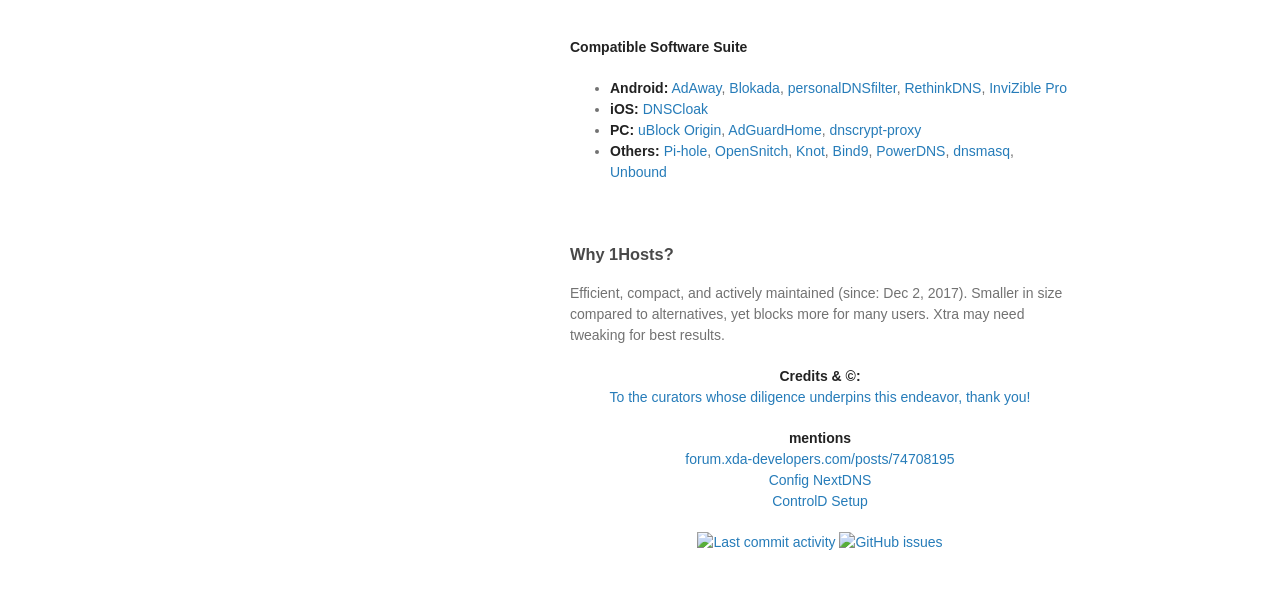
==== commit aee6c73f: "Update index.html" ====
--- a/index.html
+++ b/index.html
@@ -16,7 +16,6 @@
          <h1><a href="https://github.com/badmojr/1Hosts/">1Hosts</a></h1>
          <p>
          <div>status<code>: <span id="doTest">Checking</span></code></div>
-         <div>Experience<code>: 7 years</code></div>
          </p>
       </header>
       <section>
@@ -24,10 +23,6 @@
          <h1 id="start"><strong><em>Safeguard your device(s) against pesky ads, trackers, and malware.</em></strong><br></h1>
 
 	    <p>1Hosts offers 3 blocklist variants tailored to different needs:</p>
-	    <ul>
-	        <li>Start with <strong>Lite</strong>—a solid all-around foundation.</li>
-	        <li>If <strong>Lite</strong> isn’t blocking enough, try <strong>Pro</strong>.</li>
-	    </ul>
 	    <br>
     	
          <div class="tabset">
@@ -257,6 +252,7 @@
                </section>
             </div>
             <h2 id="quickstart"><strong>Usage Notes</strong></h2>
+            <p><ul><li><strong>Tip</strong>: Start with Lite. Use Pro for more blocking, Xtra if you’re tech-savvy and can troubleshoot.</li></ul></p>
             <p>Add the list URL to your adblock client’s settings or use DNS options below.</p>
             <a href="https://controld.com/"><strong><em>ControlD</em></strong></a><br>
             updates every 30 minutes; supports subdomain/wildcard & CNAME blocking; unlimited queries.<br>
@@ -318,13 +314,18 @@
             <br>
             
             <p><strong>Compatible Software Suite</strong><br>
-		    <strong>Android:</strong> <a href="https://adaway.org/">AdAway</a>, <a href="https://blokada.org/">Blokada</a>, <a href="https://www.zenz-solutions.de/personaldnsfilter-wp/">personalDNSfilter</a>, <a href="https://rethinkfirewall.com/">RethinkDNS</a>, <a href="https://invizible.net/en/">InviZible Pro</a><br>
-		    <strong>iOS:</strong> <a href="https://apps.apple.com/us/app/dnscloak-secure-dns-client/id1452162351">DNSCloak</a><br>
-		    <strong>PC:</strong> <a href="https://github.com/gorhill/uBlock#installation">uBlock Origin</a>, <a href="https://adguard.com/en/adguard-home-overview.html?aid=31921">AdGuardHome</a>, <a href="https://www.dnscrypt.org/">dnscrypt-proxy</a><br>
-		    <strong>Others:</strong> <a href="https://pi-hole.net/">Pi-hole</a>, <a href="https://github.com/evilsocket/opensnitch/wiki">OpenSnitch</a>, <a href="https://knot-resolver.cz/">Knot</a>, <a href="https://www.isc.org/bind/">Bind9</a>, <a href="https://www.powerdns.com/recursor.html">PowerDNS</a>, <a href="http://www.thekelleys.org.uk/dnsmasq/doc.html">dnsmasq</a>, <a href="https://nlnetlabs.nl/projects/unbound/about/">Unbound</a>
+		    <ul>
+				<li><strong>Android:</strong> <a href="https://adaway.org/">AdAway</a>, <a href="https://blokada.org/">Blokada</a>, <a href="https://www.zenz-solutions.de/personaldnsfilter-wp/">personalDNSfilter</a>, <a href="https://rethinkfirewall.com/">RethinkDNS</a>, <a href="https://invizible.net/en/">InviZible Pro</a></li>
+			    <li><strong>iOS:</strong> <a href="https://apps.apple.com/us/app/dnscloak-secure-dns-client/id1452162351">DNSCloak</a></li>
+			    <li><strong>PC:</strong> <a href="https://github.com/gorhill/uBlock#installation">uBlock Origin</a>, <a href="https://adguard.com/en/adguard-home-overview.html?aid=31921">AdGuardHome</a>, <a href="https://www.dnscrypt.org/">dnscrypt-proxy</a></li>
+			    <li><strong>Others:</strong> <a href="https://pi-hole.net/">Pi-hole</a>, <a href="https://github.com/evilsocket/opensnitch/wiki">OpenSnitch</a>, <a href="https://knot-resolver.cz/">Knot</a>, <a href="https://www.isc.org/bind/">Bind9</a>, <a href="https://www.powerdns.com/recursor.html">PowerDNS</a>, <a href="http://www.thekelleys.org.uk/dnsmasq/doc.html">dnsmasq</a>, <a href="https://nlnetlabs.nl/projects/unbound/about/">Unbound</a></li>
+			</ul>
 		    </p>
 		    <br><br>
-            
+
+		    <h3>Why 1Hosts?</h3>
+		    <p>Efficient, compact, and actively maintained (since: Dec 2, 2017). Smaller in size compared to alternatives, yet blocks more for many users. Xtra may need tweaking for best results.</p>
+
             <p align="center"><strong>Credits & ©:</strong> <br>
                <a href="./-data/lists/assets.txt">To the curators whose diligence underpins this endeavor, thank you!</a> <br>
             </p>
@@ -345,7 +346,7 @@
          <div>
          <i>Help us create a better experience <3.</i><br>
          - Star us on GitHub.<br>
-         - <a href="https://github.com/badmojr/1Hosts/issues">Contribute</a> domains or fixes.<br>
+         - <strong>Report issues</strong>: If a domain is incorrectly blocked, report it on our <a href="https://github.com/badmojr/1Hosts/issues">GitHub Issues</a>.<br>
          - Share with others.<br>
          <code>
            <a href="https://youtube.com/@MarvelousQuran"><img src="./-data/static/img/mq.jpg" title="Watch MarvelousQuran's amazing videos">
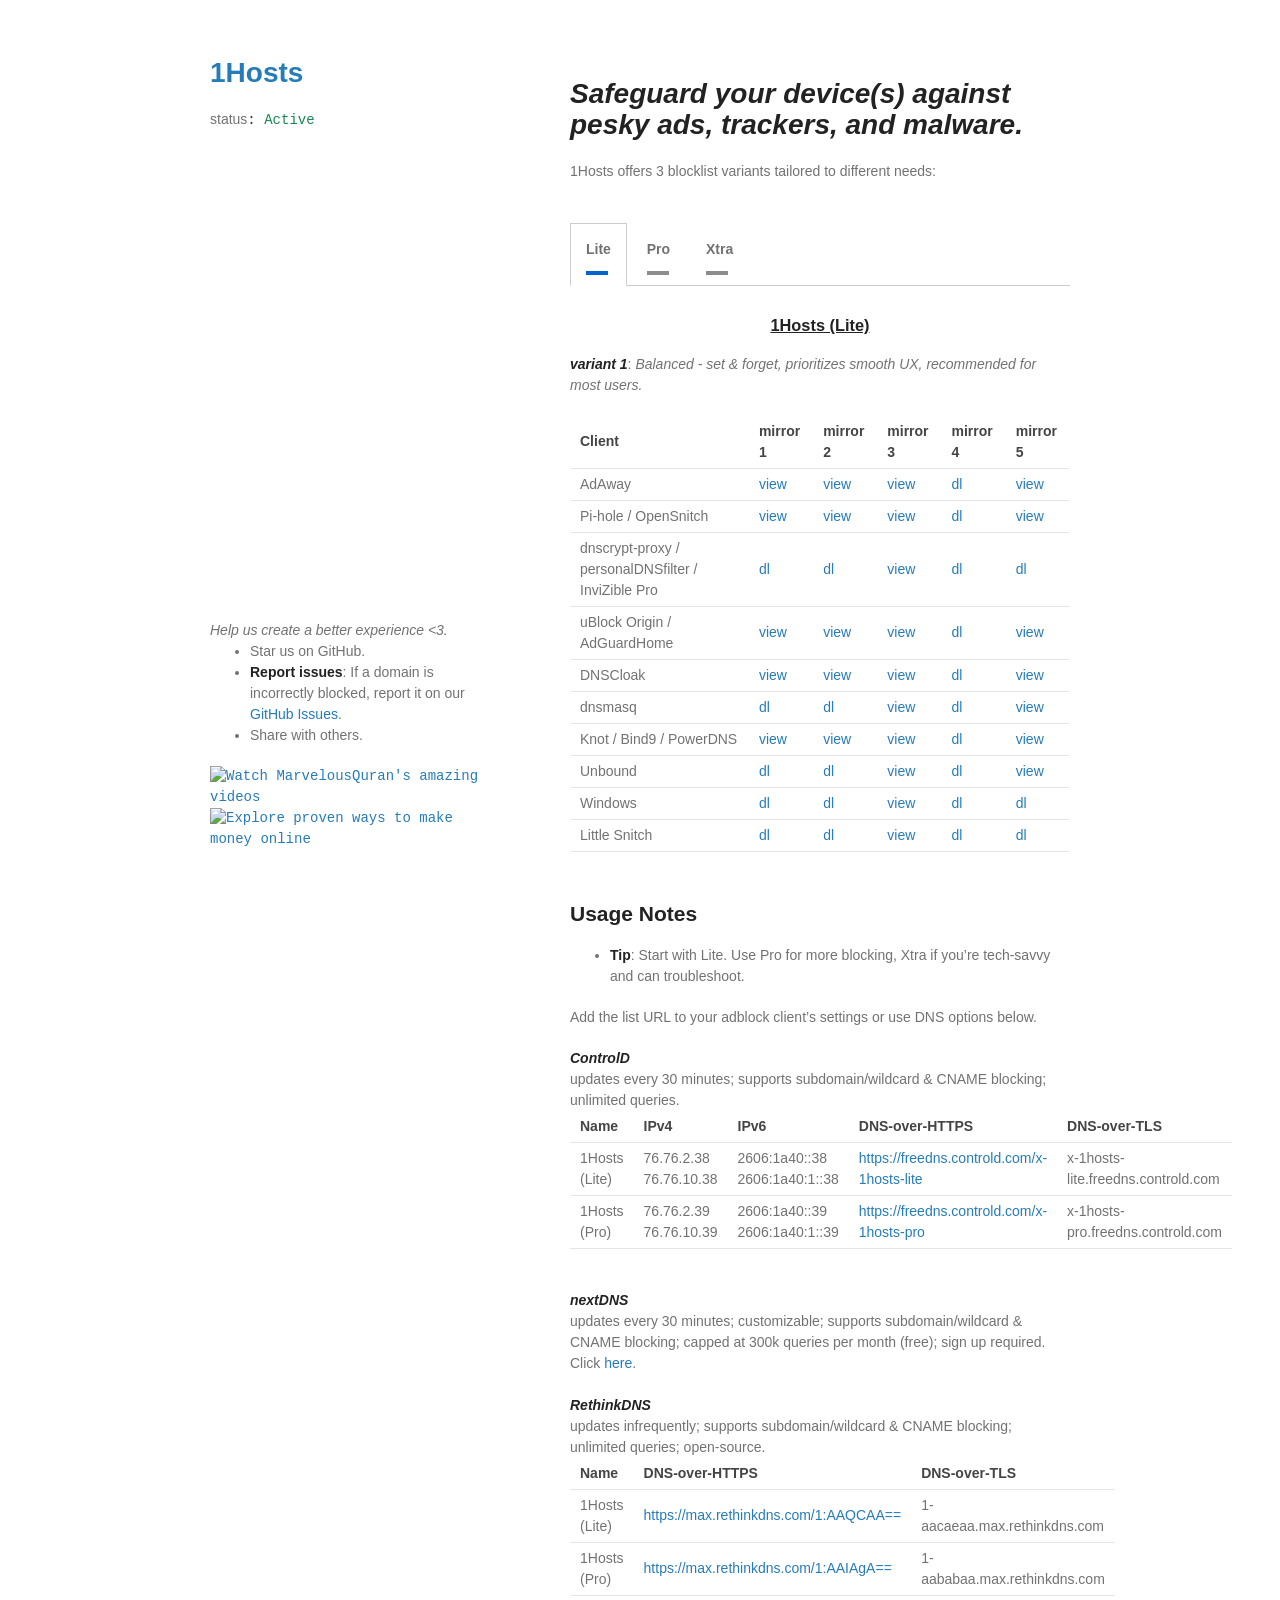
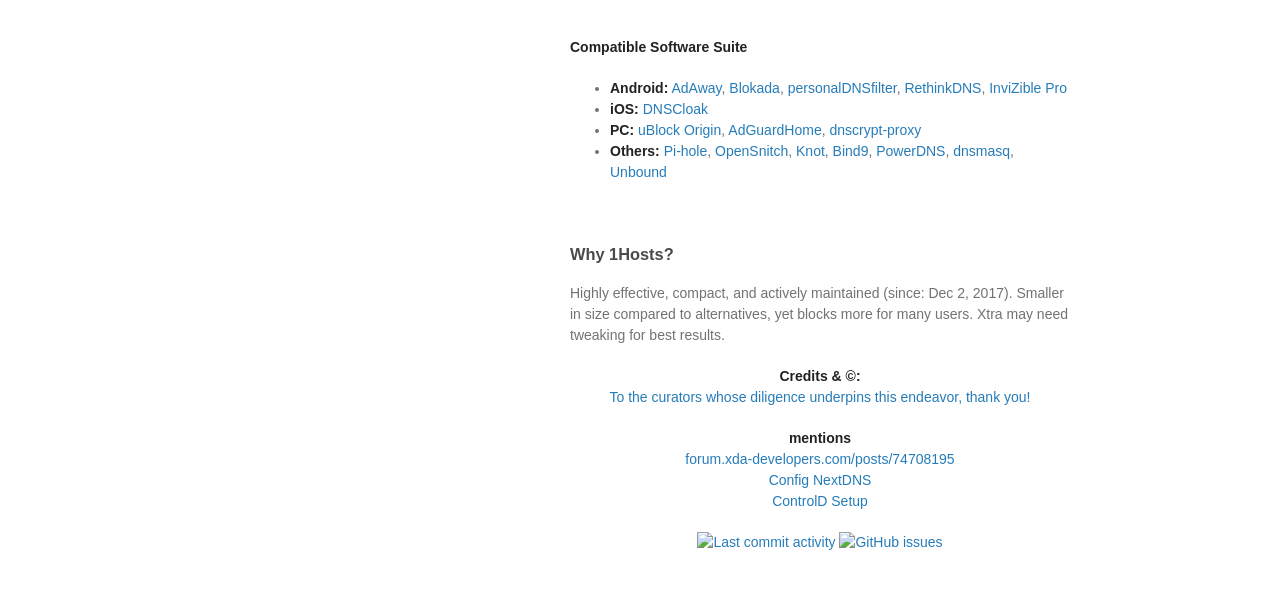
==== commit c4ccf312: "Update index.html" ====
--- a/index.html
+++ b/index.html
@@ -141,7 +141,7 @@
                </section>
                <section id="pro" class="tab-panel">
                   <h3 align="center"><id="Pro"><strong><ins>1Hosts (Pro)</ins></strong></h3>
-                     <strong><i>variant 2</i></strong>: <i>Moderately strict - may introduce sporadic minor breakages, favors privacy (e.g, blocks <code>graph.facebook.com</code>).</i>
+                     <strong><i>variant 2</i></strong>: <i>Moderately strict - may introduce sporadic minor breaks, favors privacy (e.g, blocks <code>graph.facebook.com</code>).</i>
                   <p>
                   <table align="center">
                      </p>
@@ -324,7 +324,9 @@
 		    <br><br>
 
 		    <h3>Why 1Hosts?</h3>
-		    <p>Efficient, compact, and actively maintained (since: Dec 2, 2017). Smaller in size compared to alternatives, yet blocks more for many users. Xtra may need tweaking for best results.</p>
+		    <p>Highly effective, compact, and actively maintained (since: Dec 2, 2017).
+			Smaller in size compared to alternatives, yet blocks more for many users.
+			Xtra may need tweaking for best results.</p>
 
             <p align="center"><strong>Credits & ©:</strong> <br>
                <a href="./-data/lists/assets.txt">To the curators whose diligence underpins this endeavor, thank you!</a> <br>
@@ -345,9 +347,11 @@
       <footer>
          <div>
          <i>Help us create a better experience <3.</i><br>
-         - Star us on GitHub.<br>
-         - <strong>Report issues</strong>: If a domain is incorrectly blocked, report it on our <a href="https://github.com/badmojr/1Hosts/issues">GitHub Issues</a>.<br>
-         - Share with others.<br>
+         <ul>
+	 <li>Star us on GitHub.</li>
+         <li><strong>Report issues</strong>: If a domain is incorrectly blocked, report it on our <a href="https://github.com/badmojr/1Hosts/issues">GitHub Issues</a>.</li>
+         <li>Share with others.</li>
+	 </ul>
          <code>
            <a href="https://youtube.com/@MarvelousQuran"><img src="./-data/static/img/mq.jpg" title="Watch MarvelousQuran's amazing videos">
            <a href="https://jointherealworld.com"><img src="./-data/static/img/trw.png" title="Explore proven ways to make money online">    
